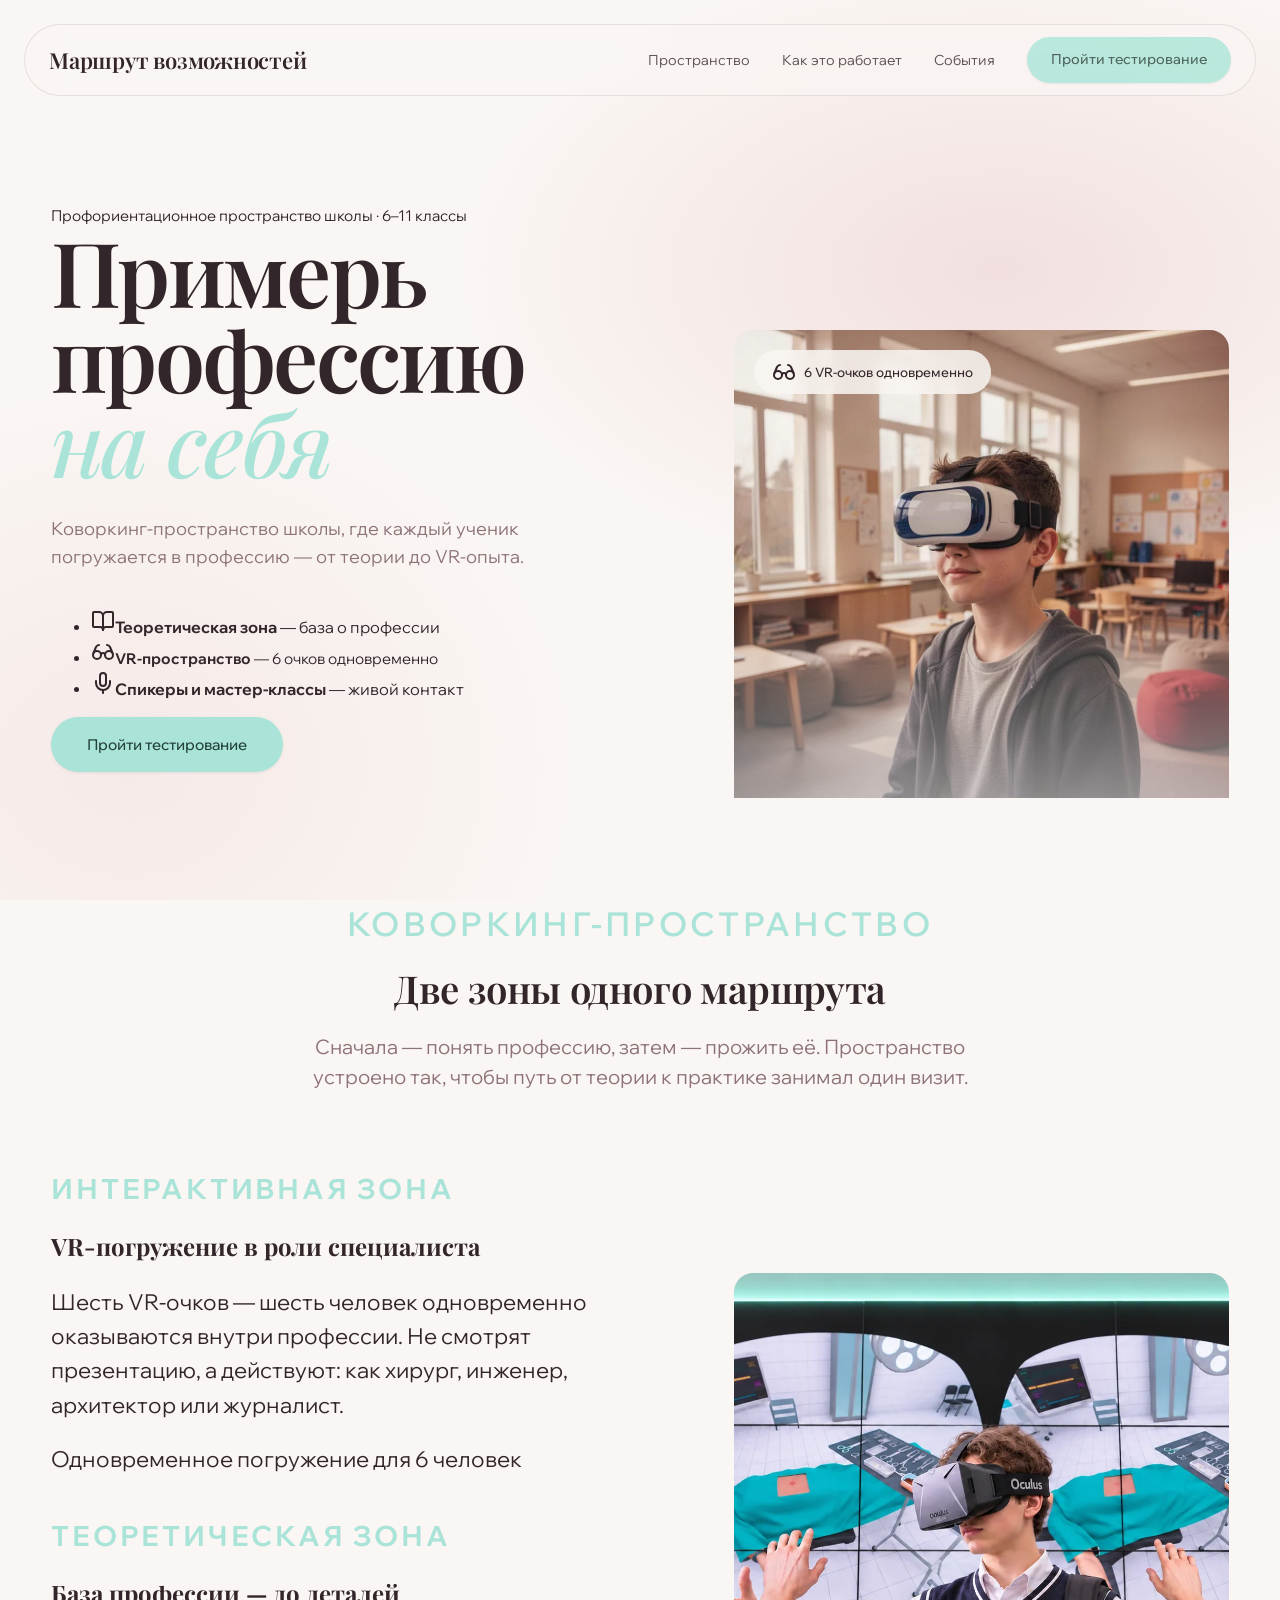
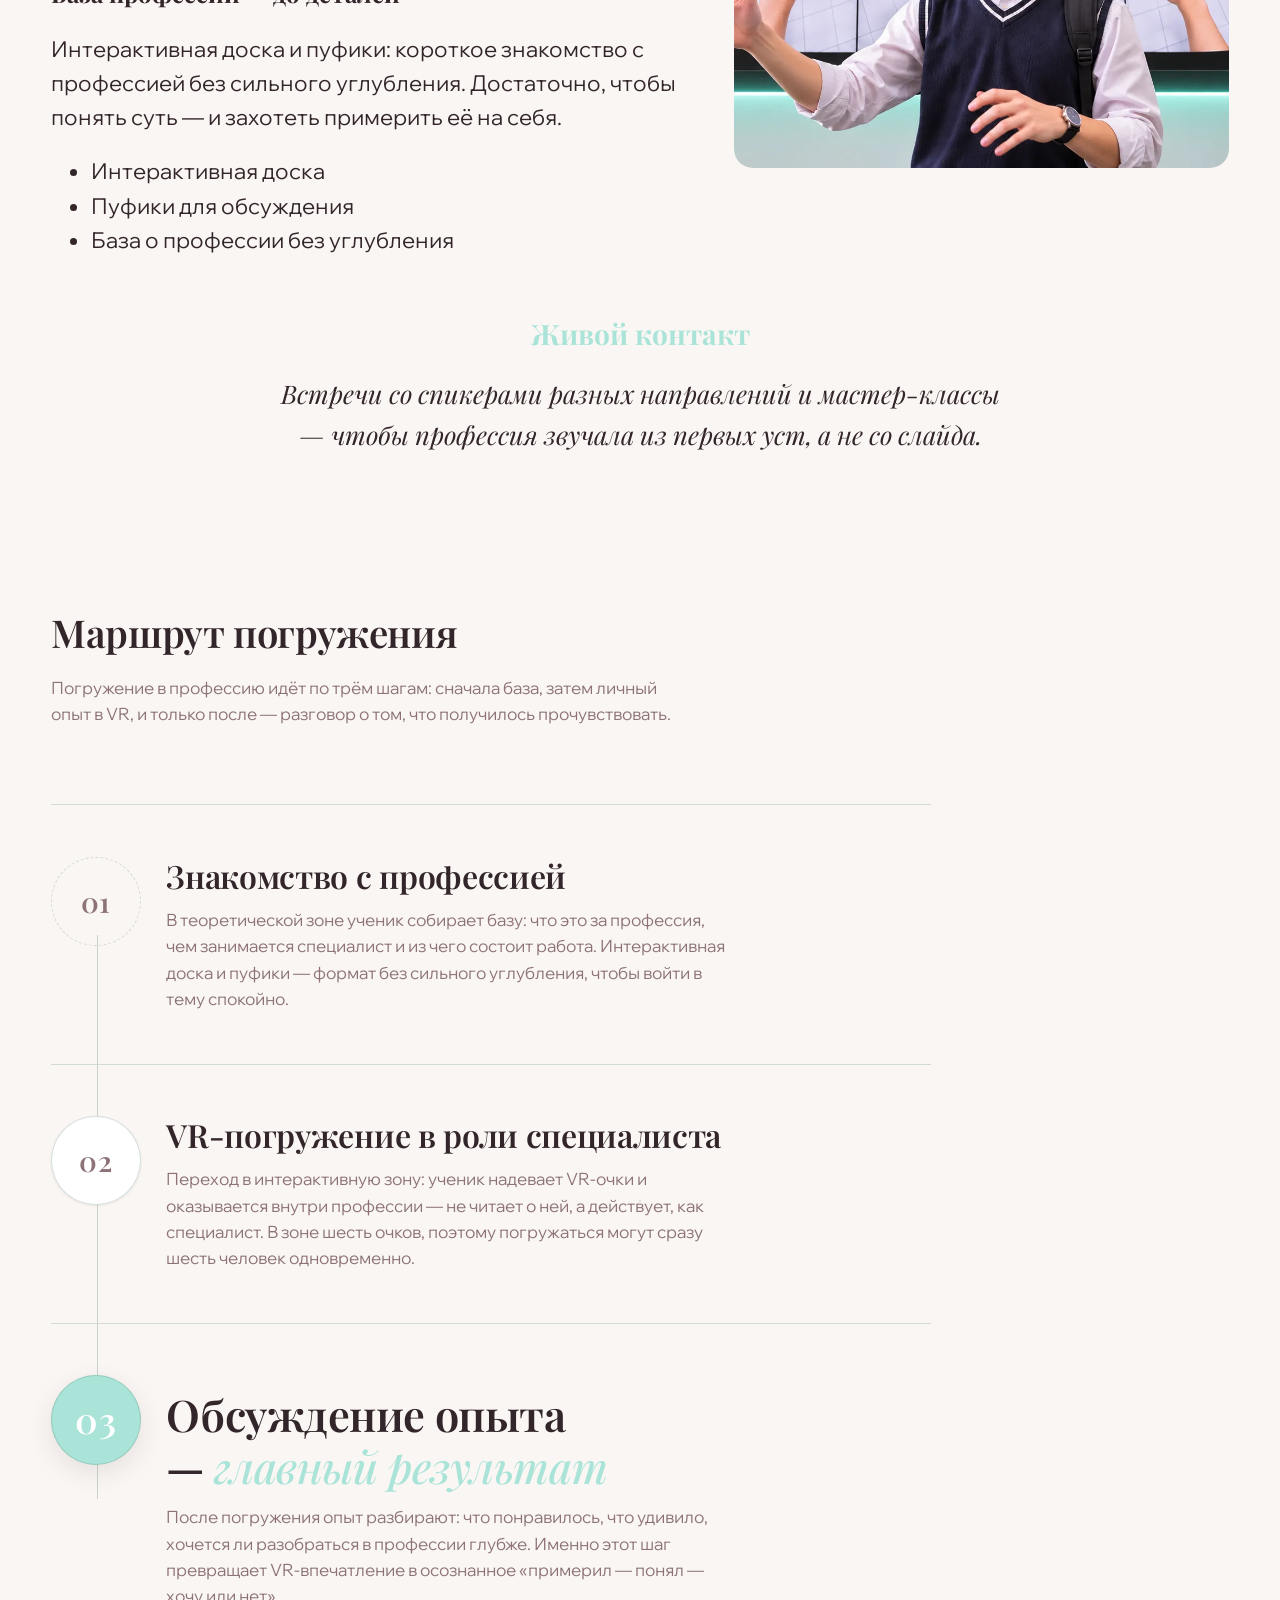
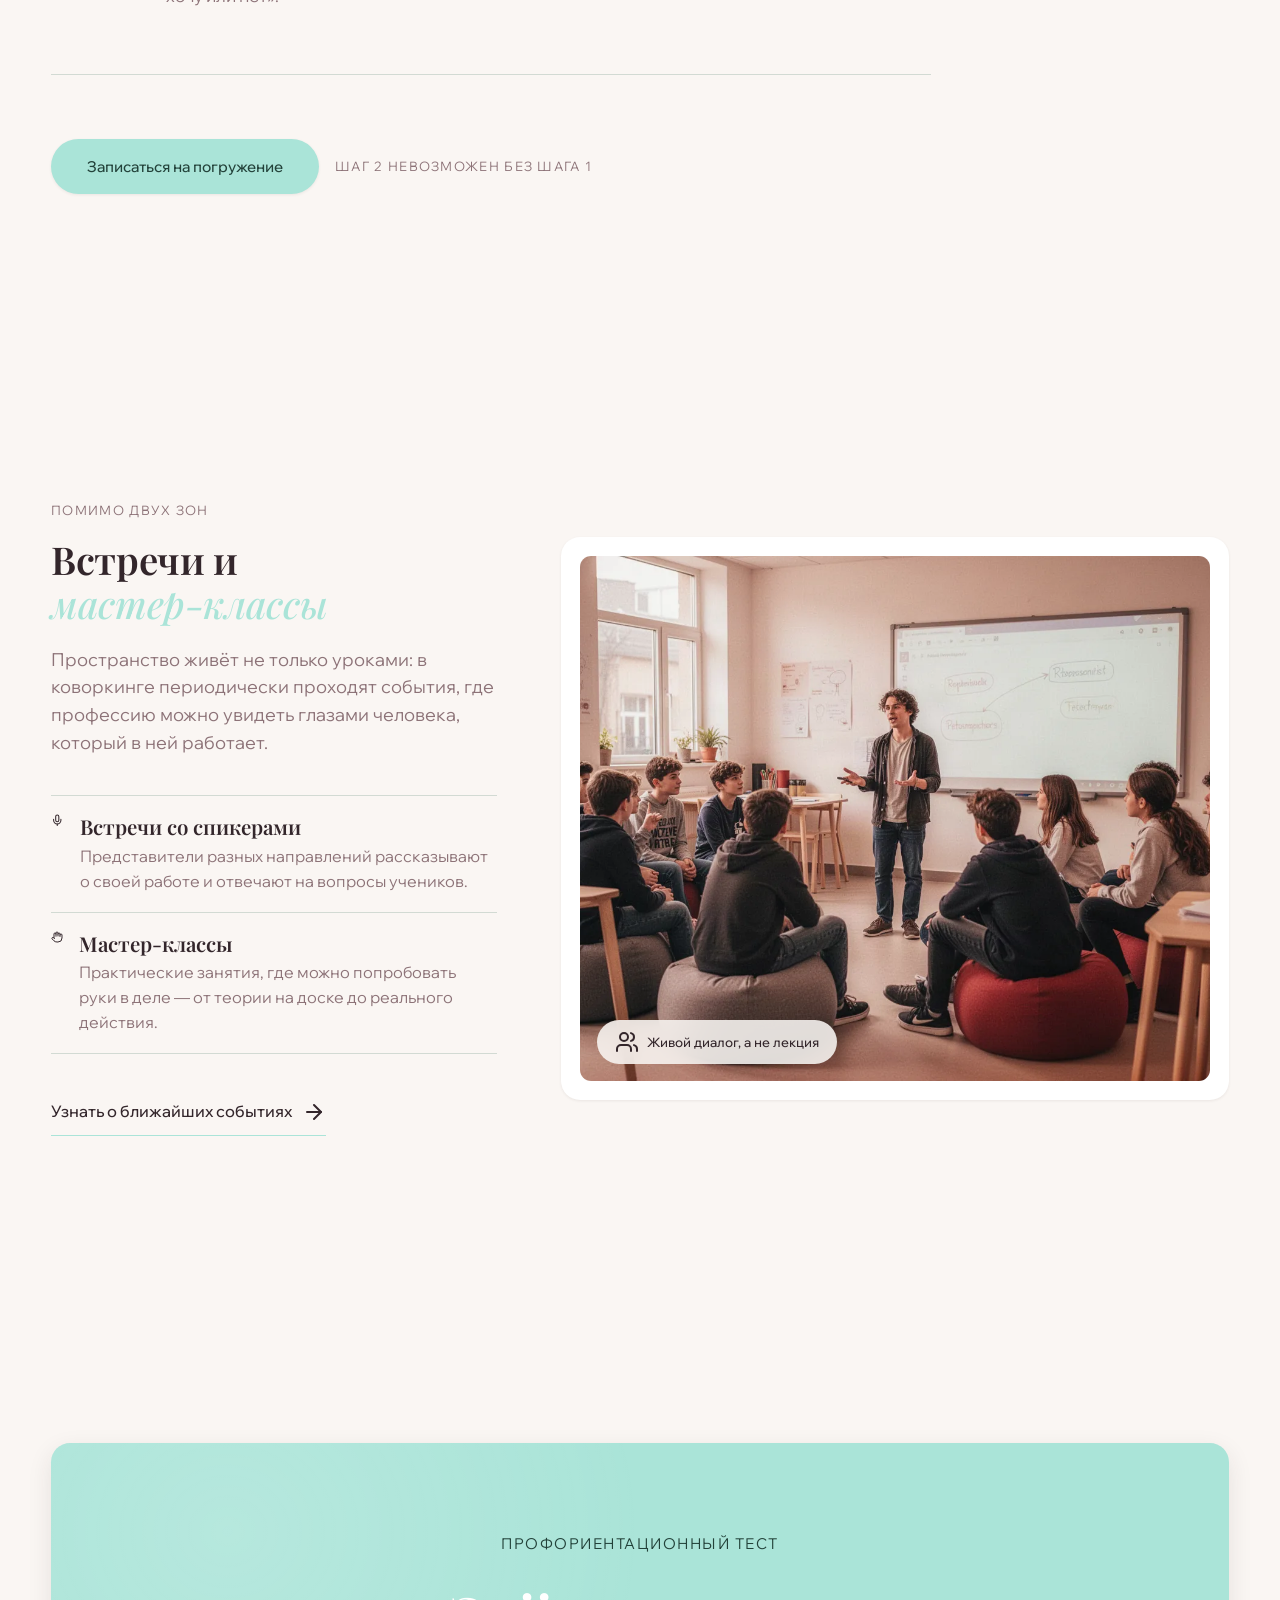
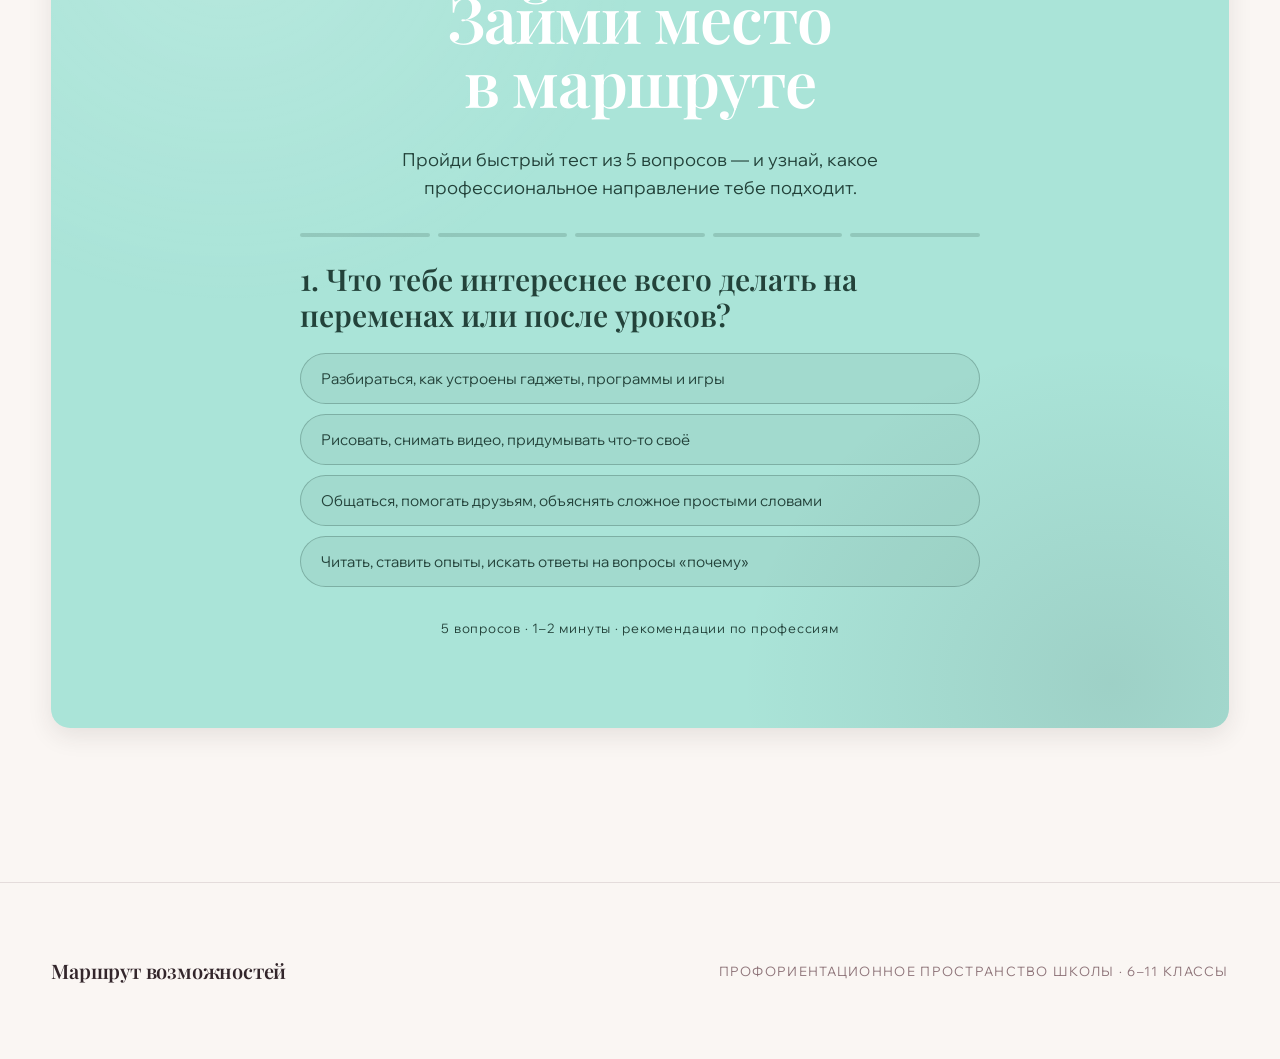
==== marshrut-site/index.html @ 49f12b37 "Add files via upload" ====
<!DOCTYPE html>
<html lang="ru" style="scroll-behavior: smooth;">
<head>
<meta http-equiv="Content-Type" content="text/html; charset=UTF-8">
  <meta charset="UTF-8">
  <meta name="viewport" content="width=device-width, initial-scale=1.0">
  <title>Маршрут возможностей </title>
  <link rel="stylesheet" href="css/style-01.css">
  <link rel="preconnect" href="https://fonts.googleapis.com">
<link rel="preconnect" href="https://fonts.gstatic.com" crossorigin>
<link href="https://fonts.googleapis.com/css2?family=Cormorant+Garamond:ital,wght@0,500;0,600;1,500&amp;family=Wix+Madefor+Display:wght@400;500;700&amp;display=swap" rel="stylesheet">
<link href="https://fonts.googleapis.com/css2?family=Playfair+Display:ital,wght@0,400..700;1,400..700&amp;family=Wix+Madefor+Display:wght@400;500;600;700&amp;display=swap" rel="stylesheet">
<link rel="preconnect" href="https://fonts.googleapis.com">

<link rel="preconnect" href="https://fonts.gstatic.com" crossorigin>

<link href="https://fonts.googleapis.com/css2?family=Unbounded:wght@400;600;700&amp;family=Inter:wght@400;500;600&amp;display=swap" rel="stylesheet">
<link rel="stylesheet" href="css/style-02.css">
<meta name="robots" content="index, follow">
<meta property="og:title" content="Маршрут возможностей ">
<meta property="og:type" content="website">
<meta property="og:site_name" content="Маршрут возможностей ">
<meta name="twitter:card" content="summary_large_image">
<meta name="twitter:title" content="Маршрут возможностей ">
<script src="assets/lucide.min.js"></script>
<script id="detailed-test-source" type="application/octet-stream">[base64]/[base64]/[base64]/[base64]/0YDQvtC00YPQutGC0Ysg0Lgg0LjQvdGE0L7RgNC80LDRhtC40L7QvdC90LDRjyDQsdC10LfQvtC/[base64]/0LXRhtC40LDQu9C40YHRgiDQv9C+INC60LjQsdC10YDQsdC10LfQvtC/[base64]/[base64]/0L4g0LDQstGC0L7QvNCw0YLQuNC30LDRhtC40LgnLCfQmNC90LbQtdC90LXRgC3RjdC90LXRgNCz0LXRgtC40LonLCfQodC/0LXRhtC40LDQu9C40YHRgiDQv9C+IDNELdC80L7QtNC10LvQuNGA0L7QstCw0L3QuNGOJywn0KLQtdGF0L3QvtC70L7QsyDQv9GA0L7QuNC30LLQvtC00YHRgtCy0LAnXX0sCntuYW1lOifQnNC10LTQuNGG0LjQvdCwINC4INC/[base64]/QtdCy0YInLCfQktGA0LDRhy3Qu9Cw0LHQvtGA0LDQvdGCJywn0KHQv9C10YbQuNCw0LvQuNGB0YIg0L/[base64]/[base64]/[base64]/QtdGG0LjQsNC70LjRgdGCINC/0L4g0YPRgdGC0L7QudGH0LjQstC+0LzRgyDRgNCw0LfQstC40YLQuNGOJ119LAp7bmFtZTon0JHQuNC30L3QtdGBINC4INGD0L/RgNCw0LLQu9C10L3QuNC1JyxkZXNjOifQntGA0LPQsNC90LjQt9Cw0YbQuNGPINC60L7QvNCw0L3QtCwg0L/Qu9Cw0L3QuNGA0L7QstCw0L3QuNC1LCDRjdC60L7QvdC+0LzQuNC60LAg0Lgg0YDQsNC30LLQuNGC0LjQtSDQv9GA0L7QtdC60YLQvtCyLicsam9iczpbJ9Cf0YDQtdC00L/RgNC40L3QuNC80LDRgtC10LvRjCcsJ9Cc0LXQvdC10LTQttC10YAg0L/RgNC+0LXQutGC0L7QsicsJ9Ct0LrQvtC90L7QvNC40YHRgicsJ9Cc0LDRgNC60LXRgtC+0LvQvtCzJywn0KTQuNC90LDQvdGB0L7QstGL0Lkg0LDQvdCw0LvQuNGC0LjQuicsJ9Cf0YDQvtC00LDQutGCLdC80LXQvdC10LTQttC10YAnLCfQodC/[base64]/0LXRhtC40LDQu9C40YHRgiDQv9C+INGB0LLRj9C30Y/QvCDRgSDQvtCx0YnQtdGB0YLQstC10L3QvdC+0YHRgtGM0Y4nLCfQodC+0YbQuNC+0LvQvtCzJ119Cl07CmNvbnN0IGJsb2Nrcz1bClsn0JjQvdGC0LXRgNC10YHRiyDQuCDQu9GO0LHQvtC/[base64]/0YDQuNGA0L7QtNC90YvQvCDRj9Cy0LvQtdC90LjRj9C8LicsNF1dXSwKWyfQn9GA0LXQtNC/0L7Rh9C40YLQsNC10LzRi9C1INC30LDQtNCw0YfQuCcsWwpbJ9Cc0L3QtSDQuNC90YLQtdGA0LXRgdC90L4g0L/QuNGB0LDRgtGMINC60L7QtCDQuNC70Lgg0L3QsNGB0YLRgNCw0LjQstCw0YLRjCDRhtC40YTRgNC+0LLRi9C1INC40L3RgdGC0YDRg9C80LXQvdGC0YsuJywwXSxbJ9CvINCx0Ysg0YXQvtGC0LXQuyjQsCkg0L/RgNC+0LXQutGC0LjRgNC+0LLQsNGC0Ywg0L/QvtC70LXQt9C90YvQtSDQvNC10YXQsNC90LjQt9C80YsuJywxXSxbJ9CvINC/[base64]/[base64]/[base64]/RgNC10LTRgdGC0LDQstC70Y/[base64]/RgNC+0LLQtdGA0Y/[base64]/[base64]/0YDQvtC10LrRgtGLLicsM10sWyfQnNC90LUg0LLQsNC20L3QviDQvtGC0LrRgNGL0LLQsNGC0Ywg0L3QvtCy0L7QtSDQuCDQt9Cw0LTQsNCy0LDRgtGMINC40YHRgdC70LXQtNC+0LLQsNGC0LXQu9GM0YHQutC40LUg0LLQvtC/[base64]/0YDQtdC/[base64]/0YDQvtC00YPQutGCLicsNV0sWyfQryDQsdGLINGF0L7RgtC10Lso0LApINGA0LDQsdC+0YLQsNGC0Ywg0YEg0YLQtdC60YHRgtCw0LzQuCwg0Y/Qt9GL0LrQsNC80Lgg0LjQu9C4INC/0YPQsdC70LjRh9C90YvQvNC4INCy0YvRgdGC0YPQv9C70LXQvdC40Y/QvNC4LicsNl0sWyfQnNC90LUg0LjQvdGC0LXRgNC10YHQvdC+INGA0LDQt9GA0LDQsdCw0YLRi9Cy0LDRgtGMINGG0LjRhNGA0L7QstGL0LUg0YDQtdGI0LXQvdC40Y8g0LTQu9GPINGA0LXQsNC70YzQvdGL0YUg0L/RgNC+0LHQu9C10LwuJywwXSxbJ9CvINGF0L7RgtC10Lso0LApINCx0Ysg0LfQsNC90LjQvNCw0YLRjNGB0Y8g0LjRgdGB0LvQtdC00L7QstCw0L3QuNGP0LzQuCwg0L/[base64]/Qu9C10LrRgdC90YvQuSDQv9GA0L7RhNC+0YDQuNC10L3RgtCw0YbQuNC+0L3QvdGL0Lkg0YLQtdGB0YI8L2gxPjxwPtCY0YHRgdC70LXQtNGD0Lkg0YHQstC+0Lgg0LjQvdGC0LXRgNC10YHRiyDQuCDQv9C+0LvRg9GH0Lgg0L/QtdGA0YHQvtC90LDQu9GM0L3Ri9C5INGA0LXQudGC0LjQvdCzINC/0YDQvtGE0LXRgdGB0LjQvtC90LDQu9GM0L3Ri9GFINGB0YTQtdGAINGBINC/0YDQuNC80LXRgNCw0LzQuCDQv9GA0L7RhNC10YHRgdC40LkuPC9wPjxkaXYgY2xhc3M9ImdyaWQiPjxkaXYgY2xhc3M9ImNoaXAiPuKcpiA8Yj4zMCDQstC+0L/[base64]/[base64]/0YDQsNCy0LjQu9GM0L3QvsK7LiDQrdGC0L4g0LjRgdGB0LvQtdC00L7QstCw0YLQtdC70YzRgdC60LjQuSDQvtC/[base64]/0YDQviDQvNC10L3RjycsJ9Ch0LrQvtGA0LXQtSDQvdC1INC/0YDQviDQvNC10L3RjycsJ9CX0LDRgtGA0YPQtNC90Y/RjtGB0Ywg0L7RgtCy0LXRgtC40YLRjCcsJ9Ch0LrQvtGA0LXQtSDQv9GA0L4g0LzQtdC90Y8nLCfQn9C+0LvQvdC+0YHRgtGM0Y4g0L/RgNC+INC80LXQvdGPJ107YXBwLmlubmVySFRNTD1gPGRpdiBjbGFzcz0ibXV0ZWQiPiR7ZXNjKHEuYmxvY2spfSDCtyDQktC+0L/[base64]/[base64]/J2Rpc2FibGVkJzonJ30gb25jbGljaz0icGFnZSsrO3JlbmRlcigpIj4ke3BhZ2U9PT1xdWVzdGlvbnMubGVuZ3RoLTE/[base64]/[base64]/CfjqgnLCfwn5SsJywn8J+TiicsJ/[base64]/RgNC10LTQtdC70LXQvdC40LUg0YHQutC70L7QvdC90L7RgdGC0LXQuSddLFsndGFyZ2V0Jywn0J/QvtC00LHQvtGAINC/[base64]/J2RvbmUnOmk9PT1waGFzZT8nY3VycmVudCc6J3dhaXRpbmcnfSI+PGRpdiBjbGFzcz0iYW5hbHlzaXMtc3ltYm9sIj4ke2k8cGhhc2U/J+Kckyc6aWNvbnNbaV19PC9kaXY+PGRpdj4ke2xhYmVsfTwvZGl2PjxzcGFuPiR7aTxwaGFzZT8n0JPQvtGC0L7QstC+JzppPT09cGhhc2U/J9CSINC/[base64]/[base64]/QvtC/[base64]/RgNC+0LHRg9C5INC30LDQtNCw0YfQuCDQuNC3INCy0LXQtNGD0YnQtdCz0L4g0L3QsNC/0YDQsNCy0LvQtdC90LjRjyDQvdCwINC/[base64]/0YDQvtGE0LXRgdGB0LjQvtC90LDQu9GM0L3Ri9C5INC/0YDQvtGE0LjQu9GMPC9oMT48cD7QndCw0L/RgNCw0LLQu9C10L3QuNGPINC4INC/0YDQvtGE0LXRgdGB0LjQuCwg0LrQvtGC0L7RgNGL0LUg0YHRgtC+0LjRgiDQv9C+0L/[base64]/[base64]/JzxzcGFuIGNsYXNzPSJzcGhlcmUtbGFiZWwiPtCe0YHQvdC+0LLQvdC+0LUg0L3QsNC/[base64]/RgNC+0YTQtdGB0YHQuNGP0LzQuCDQsiBWUiwg0YPQt9C90LDQuSDQviDQv9GA0L7Qs9GA0LDQvNC80LDRhSDQvtCx0YPRh9C10L3QuNGPINC4INC/0L7Qv9GA0L7QsdGD0Lkg0LzQuNC90Lgt0L/RgNC+0LXQutGC0YsuPC9wPjwvZGl2Pjwvc2VjdGlvbj48L2Rpdj4KIDxkaXYgY2xhc3M9InJlcG9ydC1mb290ZXIiPjxkaXYgY2xhc3M9InRpbnktbm90ZSI+0KDQtdC30YPQu9GM0YLQsNGCINC/0L7QutCw0LfRi9Cy0LDQtdGCINC40L3RgtC10YDQtdGB0Ysg0L/QviDQvtGC0LLQtdGC0LDQvCwg0LAg0L3QtSDQs9Cw0YDQsNC90YLQuNGA0YPQtdGCINGD0YHQv9C10YUg0LIg0L/[base64]</script>
<script src="js/script-01.js"></script>
</head>
<body>
  <header id="header" data-section-id="23904" data-section-name="Header" data-section-type="header">
  <nav class="nav">
    <a href="#hero" class="wordmark">Маршрут возможностей</a>
    <button class="nav-toggle" aria-label="Открыть меню" onclick="this.parentElement.classList.toggle('nav-open')">
      <span></span><span></span><span></span>
    </button>
    <ul class="nav-menu">
      <li><a href="#zones">Пространство</a></li>
      <li><a href="#path">Как это работает</a></li>
      <li><a href="#events">События</a></li>
      <li><a href="#join" class="btn btn-primary" style="padding: 12px 24px; min-height: 44px;">Пройти тестирование</a></li>
    </ul>
  </nav>
</header>
  <main>
    <section class="hero" id="hero" data-section-id="23899" data-section-name="Примерь профессию на себя" data-section-type="hero">
  <div class="hero-canvas" aria-hidden="true"></div>
  <div class="hero-inner">
    <div class="hero-text">
      <p class="hero-eyebrow">Профориентационное пространство школы · 6–11 классы</p>
      <h1 class="hero-title">Примерь профессию <em>на себя</em>
</h1>
      <p class="hero-sub">Коворкинг-пространство школы, где каждый ученик погружается в профессию — от теории до VR-опыта.</p>
      <ul class="hero-facts">
        <li>
<i data-lucide="book-open" aria-hidden="true"></i><span data-eid="COth0Hqh" style="font-size: 16px"><strong>Теоретическая зона</strong> — база о профессии</span>
</li>
        <li>
<i data-lucide="glasses" aria-hidden="true"></i><span><strong>VR-пространство</strong> — 6 очков одновременно</span>
</li>
        <li>
<i data-lucide="mic" aria-hidden="true"></i><span data-eid="Un3nydas" style="font-size: 16px"><strong data-eid="AXJcHKfh" style="font-size: 16px">Спикеры и мастер-классы</strong> — живой контакт</span>
</li>
      </ul>
      <a href="#join" class="btn btn-primary">Пройти тестирование</a>
    </div>
    <div class="hero-media">
      <span class="hero-badge"><i data-lucide="glasses"></i>6 VR-очков одновременно</span>
      <img src="assets/hero.webp" alt="Ученик в VR-очках в коворкинг-пространстве школы" style="aspect-ratio: 1/1; object-fit: cover; width: 100%; background: #FAF6F3;">
    </div>
  </div>
</section>
<section class="features-1-section" id="zones" data-section-id="23901" data-section-name="Две зоны одного маршрута" data-section-type="features">
<link rel="stylesheet" href="css/style-03.css">
  <div class="features-1-inner">
    <div class="section-head features-1-head">
      <p class="micro features-1-eyebrow" data-eid="a7PMY4X1">Коворкинг-пространство</p>
      <h2 class="heading features-1-title" data-eid="JvCrRheD">Две зоны одного маршрута</h2>
      <p class="body-large features-1-lead" data-eid="gU40uYjK">Сначала — понять профессию, затем — прожить её. Пространство устроено так, чтобы путь от теории к практике занимал один визит.</p>
    </div>

    <div class="features-1-bento">
      <div class="features-1-zones-layout">
        <div class="features-1-zones-copy">
          <article class="features-1-card features-1-card-vr" data-animate>
        <div class="features-1-card-body">
          <p class="micro features-1-zone-tag" data-eid="0lFHHkHx" style="font-size: 28px; font-weight: 700; text-align: left; font-style: normal">Интерактивная зона</p>
          <h3 class="features-1-card-title" data-eid="ZJvhDXnz" style="font-size: 24px; text-align: left">VR-погружение в роли специалиста</h3>
          <p class="features-1-card-text" data-eid="N3fZVlpI" style="font-size: 22px">Шесть VR-очков — шесть человек одновременно оказываются внутри профессии. Не смотрят презентацию, а действуют: как хирург, инженер, архитектор или журналист.</p>
          <p class="features-1-card-note" data-eid="xIe7UKw3" style="font-size: 22px">Одновременное погружение для 6 человек</p>
        </div>
      </article>

          <article class="features-1-card features-1-card-theory" data-animate>
        <div class="features-1-card-body">
          <p class="micro features-1-zone-tag" data-eid="CVupKywI" style="font-size: 28px; font-weight: 700; text-align: left">Теоретическая зона</p>
          <h3 class="features-1-card-title" data-eid="G9AkDolz" style="font-size: 24px; text-align: left">База профессии — до деталей</h3>
          <p class="features-1-card-text" data-eid="bFK1JCm9" style="font-size: 22px">Интерактивная доска и пуфики: короткое знакомство с профессией без сильного углубления. Достаточно, чтобы понять суть — и захотеть примерить её на себя.</p>
          <ul class="features-1-list">
            <li data-eid="ew8uvD5x" style="font-size: 22px">Интерактивная доска</li>
            <li data-eid="sk4pXN3C" style="font-size: 22px">Пуфики для обсуждения</li>
            <li data-eid="D7Wn30kz" style="font-size: 22px">База о профессии без углубления</li>
          </ul>
        </div>
      </article>
        </div>
        <div class="features-1-card-media">
          <img src="assets/vr.webp" alt="Шесть учеников в VR-очках в интерактивной зоне коворкинга" style="aspect-ratio: 1/1; object-fit: cover; width: 100%; height: 100%; background: #FAF6F3;" data-eid="GgCB86JS">
        </div>
      </div>

      <article class="features-1-card features-1-card-extra" data-animate>
        <div class="features-1-card-body">
          <h3 class="features-1-card-title-small" data-eid="pZk9JKqx" style="font-size: 28px; text-align: center; color: #AAE4D8">Живой контакт</h3>
          <p class="features-1-card-text" data-eid="DwYVcw5w">Встречи со спикерами разных направлений и мастер-классы — чтобы профессия звучала из первых уст, а не со слайда.</p>
        </div>
      </article>
    </div>
  </div>
</section>
<section class="steps-2-section" id="path" data-section-id="23903" data-section-name="Маршрут погружения" data-section-type="steps">
  <link rel="stylesheet" href="css/style-04.css">

  <div class="steps-2-inner">
    <div class="steps-2-head">
      <h2 class="heading">Маршрут погружения</h2>
      <p data-eid="MSGYuhmt" style="font-size: 17px">Погружение в профессию идёт по трём шагам: сначала база, затем личный опыт в VR, и только после — разговор о том, что получилось прочувствовать.</p>
    </div>

    <ol class="steps-2-list">
      <li class="steps-2-item steps-2-item--entry" data-animate>
        <span class="steps-2-num" aria-hidden="true">01</span>
        <h3 class="steps-2-title">Знакомство с профессией</h3>
        <p class="steps-2-text" data-eid="SZmfLjBX" style="font-size: 17px">В теоретической зоне ученик собирает базу: что это за профессия, чем занимается специалист и из чего состоит работа. Интерактивная доска и пуфики — формат без сильного углубления, чтобы войти в тему спокойно.</p>
      </li>
      <li class="steps-2-item" data-animate>
        <span class="steps-2-num" aria-hidden="true">02</span>
        <h3 class="steps-2-title">VR-погружение в роли специалиста</h3>
        <p class="steps-2-text" data-eid="dGa58cuT" style="font-size: 17px">Переход в интерактивную зону: ученик надевает VR-очки и оказывается внутри профессии — не читает о ней, а действует, как специалист. В зоне шесть очков, поэтому погружаться могут сразу шесть человек одновременно.</p>
      </li>
      <li class="steps-2-item steps-2-item--result" data-animate>
        <span class="steps-2-num" aria-hidden="true">03</span>
        <h3 class="steps-2-title">Обсуждение опыта — <em>главный результат</em>
</h3>
        <p class="steps-2-text" data-eid="Qknnvozm" style="font-size: 17px">После погружения опыт разбирают: что понравилось, что удивило, хочется ли разобраться в профессии глубже. Именно этот шаг превращает VR-впечатление в осознанное «примерил — понял — хочу или нет».</p>
      </li>
    </ol>

    <div class="steps-2-cta">
      <a href="#join" class="btn btn-primary">Записаться на погружение</a>
      <span class="steps-2-note">Шаг 2 невозможен без шага 1</span>
    </div>
  </div>
</section>
<section class="custom-3-events section" id="events" data-section-id="23902" data-section-name="Встречи и мастер-классы" data-section-type="custom">
  <link rel="stylesheet" href="css/style-05.css">
  <div class="custom-3-inner">
    <div class="custom-3-text">
      <p class="custom-3-eyebrow">Помимо двух зон</p>
      <h2 class="custom-3-heading">Встречи и <em>мастер-классы</em>
</h2>
      <p class="custom-3-lead" data-eid="UvdUNH9N" style="font-size: 18px">Пространство живёт не только уроками: в коворкинге периодически проходят события, где профессию можно увидеть глазами человека, который в ней работает.</p>
      <ul class="custom-3-list">
        <li class="custom-3-item">
          <i data-lucide="mic" aria-hidden="true"></i>
          <div>
            <h3 class="custom-3-item-title">Встречи со спикерами</h3>
            <p data-eid="MDuVjKNU" style="font-size: 16px">Представители разных направлений рассказывают о своей работе и отвечают на вопросы учеников.</p>
          </div>
        </li>
        <li class="custom-3-item">
          <i data-lucide="hand" aria-hidden="true"></i>
          <div>
            <h3 class="custom-3-item-title">Мастер-классы</h3>
            <p data-eid="c2Ow3Sjg" style="font-size: 16px">Практические занятия, где можно попробовать руки в деле — от теории на доске до реального действия.</p>
          </div>
        </li>
      </ul>
      <a href="#join" class="custom-3-link" data-eid="URFlphvT" style="font-size: 16px">Узнать о ближайших событиях <i data-lucide="arrow-right" aria-hidden="true"></i></a>
    </div>
    <div class="custom-3-media">
      <img src="assets/events.webp" alt="Встреча со спикером в коворкинг-пространстве школы" style="aspect-ratio: 6/5; object-fit: cover; width: 100%; background: #FAF6F3;">
      <span class="custom-3-tag"><i data-lucide="users" aria-hidden="true"></i>Живой диалог, а не лекция</span>
    </div>
  </div>
</section>
<section class="cta-4-section" id="join" data-section-id="23900" data-section-name="Займи место в маршруте" data-section-type="cta">
  <link rel="stylesheet" href="css/style-06.css">

  <div class="cta-4-plate" data-animate>
    <div class="cta-4-inner">
      <p class="micro cta-4-eyebrow" style="font-size: 15px">Профориентационный тест</p>
      <h2 class="cta-4-title">Займи место в маршруте</h2>
      <p class="cta-4-sub">Пройди быстрый тест из 5 вопросов — и узнай, какое профессиональное направление тебе подходит.</p>

      <div class="quiz" id="quizApp">
        <div class="quiz-progress" id="quizProgress" aria-hidden="true">
          <span></span><span></span><span></span><span></span><span></span>
        </div>
        <div id="quizScreens"></div>
      </div>

      <p class="cta-4-note">5 вопросов · 1–2 минуты · рекомендации по профессиям</p>
    </div>
  </div>

  <script src="js/script-02.js"></script>
</section>
  </main>
  <footer style="padding: clamp(48px, 6vw, 80px) clamp(24px, 4vw, 80px); border-top: 1px solid rgba(141,115,120,0.2);" id="footer" data-section-id="23905" data-section-name="Footer" data-section-type="footer">
  <div style="max-width: 1440px; margin: 0 auto; display: flex; justify-content: space-between; align-items: center; gap: 24px; flex-wrap: wrap;">
    <a href="#hero" class="wordmark" style="font-size: 20px;">Маршрут возможностей</a>
    <p class="micro" style="margin: 0;">Профориентационное пространство школы · 6–11 классы</p>
  </div>
</footer>
  <script src="js/script-03.js"></script>
  <script src="js/script-04.js"></script>

  
  <script src="js/script-05.js"></script>

  
<script src="js/script-06.js"></script>
</body>
</html>
---- marshrut-site/css/style-01.css ----
*, *::before, *::after { box-sizing: border-box; }
html { -webkit-text-size-adjust: 100%; text-size-adjust: 100%; }
html, body { overflow-x: hidden; }
body { margin: 0; word-wrap: break-word; overflow-wrap: break-word; }
img, video, iframe, svg { max-width: 100%; }
img { height: auto; }
iframe[src*="youtube"], iframe[src*="vimeo"] { aspect-ratio: 16 / 9; width: 100%; height: auto; }
table { width: 100%; display: block; overflow-x: auto; }
h1, h2, h3, h4, h5, h6, button, .btn, .cta,
[class*="title"], [class*="heading"], [class*="headline"], [class*="wordmark"],
[class*="eyebrow"], [class*="hero-"], [class*="-num"], [class*="-label"] {
  hyphens: manual; overflow-wrap: normal; word-break: keep-all;
}
[data-animate] { opacity: 0; transform: translateY(20px); transition: opacity 0.6s ease, transform 0.6s ease; }
[data-animate].visible { opacity: 1; transform: translateY(0); }
@media (prefers-reduced-motion: reduce) {
  [data-animate] { opacity: 1; transform: none; transition: none; }
}
.nav-toggle { display: none; flex-direction: column; gap: 5px; background: none; border: none; cursor: pointer; padding: 8px; z-index: 1001; min-width: 44px; min-height: 44px; color: inherit; }
.nav-toggle span { display: block; width: 22px; height: 2px; background: currentColor; transition: 0.3s; }
@media (max-width: 768px) {
  .nav-toggle { display: flex; }
  .nav-menu { position: fixed; top: 0; right: -100%; width: 80%; max-width: 320px; height: 100vh; display: flex; flex-direction: column; align-items: flex-start; gap: 28px; background: var(--bg, #16161a); padding: 96px 2rem 2rem; transition: right 0.3s ease; z-index: 1000; box-shadow: -5px 0 24px rgba(0, 0, 0, 0.25); overflow-y: auto; }
  .nav-open .nav-menu { right: 0; }
  .nav-open .nav-toggle span:nth-child(1) { transform: rotate(45deg) translate(5px, 5px); }
  .nav-open .nav-toggle span:nth-child(2) { opacity: 0; }
  .nav-open .nav-toggle span:nth-child(3) { transform: rotate(-45deg) translate(5px, -5px); }
}
---- marshrut-site/css/style-02.css ----
:root {
  --bg: #FAF6F3;
  --surface: #FFFFFF;
  --ink: #33262B;
  --muted: #8D7378;
  --accent: #AAE4D8;
  --radius-pill: 999px;
  --radius-card: clamp(16px, 1.5vw, 28px);
  --radius-tight: 8px;
  --shadow-card: 0 1px 3px rgba(51,38,43,0.08);
  --shadow-floating: 0 8px 24px rgba(51,38,43,0.10);
  --space-section: clamp(120px, 12vw, 200px);
  --space-card: clamp(24px, 3vw, 40px);
  --header-h: 72px;
  --font-display: 'Playfair Display', 'Cormorant Garamond', Georgia, serif;
  --font-body: 'Wix Madefor Display', system-ui, -apple-system, sans-serif;
}

*, *::before, *::after {
  box-sizing: border-box;
}

html {
  -webkit-text-size-adjust: 100%;
  text-size-adjust: 100%;
}

html, body {
  overflow-x: hidden;
}

body {
  margin: 0;
  background: var(--bg);
  color: var(--ink);
  font-family: var(--font-body);
  font-size: clamp(15px, 1.2vw, 17px);
  line-height: 1.55;
  word-wrap: break-word;
  overflow-wrap: break-word;
}

img, video, iframe, svg {
  max-width: 100%;
  height: auto;
}

h1, h2, h3, .btn, .cta, .eyebrow, .wordmark {
  font-family: var(--font-display);
  hyphens: manual;
  overflow-wrap: normal;
  word-break: keep-all;
  text-wrap: balance;
}

h1, h2, h3 {
  margin: 0;
}

p {
  margin: 0;
}

a {
  color: inherit;
}

.nav {
  position: fixed;
  top: 24px;
  left: 24px;
  right: 24px;
  z-index: 1000;
  display: flex;
  justify-content: space-between;
  align-items: center;
  padding: 12px 24px;
  background: rgba(250,246,243,0.72);
  backdrop-filter: blur(20px);
  -webkit-backdrop-filter: blur(20px);
  border: 1px solid rgba(141,115,120,0.18);
  border-radius: var(--radius-pill);
  min-height: 56px;
}

.wordmark {
  font-size: 22px;
  font-weight: 600;
  letter-spacing: -0.01em;
  text-decoration: none;
  line-height: 1.1;
}

.nav-menu {
  display: flex;
  gap: 2rem;
  list-style: none;
  margin: 0;
  padding: 0;
  align-items: center;
}

.nav-menu a {
  font-family: var(--font-body);
  font-size: 14px;
  text-decoration: none;
  color: var(--ink);
  opacity: 0.8;
  transition: opacity 0.2s;
  padding: 8px 0;
}

.nav-menu a:hover {
  opacity: 1;
  color: var(--accent);
}

.nav-toggle {
  display: none;
  flex-direction: column;
  gap: 4px;
  background: none;
  border: none;
  cursor: pointer;
  padding: 8px;
  z-index: 1001;
  min-width: 44px;
  min-height: 44px;
}

.nav-toggle span {
  display: block;
  width: 24px;
  height: 2px;
  background: var(--ink);
  transition: 0.3s;
}

@media (max-width: 768px) {
  .nav {
    top: 12px;
    left: 12px;
    right: 12px;
    padding: 10px 16px;
  }

  .nav-toggle {
    display: flex;
  }

  .nav-menu {
    position: fixed;
    top: 0;
    right: -100%;
    width: 80%;
    max-width: 320px;
    height: 100vh;
    flex-direction: column;
    align-items: flex-start;
    background: var(--bg);
    padding: 80px 2rem 2rem;
    transition: right 0.3s ease;
    z-index: 1000;
    box-shadow: -5px 0 20px rgba(51,38,43,0.12);
    overflow-y: auto;
  }

  .nav.nav-open .nav-menu {
    right: 0;
  }

  .nav.nav-open .nav-toggle span:nth-child(1) {
    transform: rotate(45deg) translate(5px, 5px);
  }

  .nav.nav-open .nav-toggle span:nth-child(2) {
    opacity: 0;
  }

  .nav.nav-open .nav-toggle span:nth-child(3) {
    transform: rotate(-45deg) translate(5px, -5px);
  }
}

.btn {
  display: inline-flex;
  align-items: center;
  justify-content: center;
  gap: 10px;
  font-family: var(--font-body);
  font-size: 15px;
  font-weight: 500;
  text-decoration: none;
  border-radius: var(--radius-pill);
  padding: 16px 36px;
  min-height: 48px;
  cursor: pointer;
  border: none;
  transition: transform 0.2s ease, box-shadow 0.2s ease;
}

.btn-primary {
  background: var(--accent);
  color: #23423a !important;
  box-shadow: var(--shadow-card);
}

.btn-primary:hover {
  transform: translateY(-2px);
  box-shadow: var(--shadow-floating);
}

.display-large {
  font-size: clamp(56px, 7vw, 104px);
  font-weight: 600;
  line-height: 0.95;
  letter-spacing: -0.03em;
}

.display-mid {
  font-size: clamp(40px, 5vw, 72px);
  font-weight: 600;
  line-height: 1.0;
  letter-spacing: -0.02em;
}

.heading {
  font-size: clamp(28px, 3vw, 40px);
  font-weight: 600;
  line-height: 1.2;
  letter-spacing: -0.01em;
}

.body-large {
  font-size: clamp(18px, 1.6vw, 22px);
  line-height: 1.5;
}

.micro {
  font-family: var(--font-body);
  font-size: 13px;
  line-height: 1.4;
  letter-spacing: 0.10em;
  text-transform: uppercase;
  color: var(--muted);
}

.hero {
  position: relative;
  min-height: 100dvh;
  display: flex;
  flex-direction: column;
  justify-content: flex-end;
  overflow: clip;
  padding: calc(var(--header-h) + 48px) clamp(24px, 4vw, 80px) 0;
  padding-bottom: max(clamp(56px, 8vw, 120px), env(safe-area-inset-bottom));
}

@supports not (min-height: 100dvh) {
  .hero {
    min-height: 100vh;
  }
}

.hero-canvas {
  position: absolute;
  inset: 0;
  z-index: 0;
  background: radial-gradient(ellipse 60% 50% at 78% 30%, rgba(212,145,154,0.22), transparent 70%),
    radial-gradient(ellipse 50% 60% at 10% 85%, rgba(212,145,154,0.12), transparent 70%),
    var(--bg);
}

.hero-inner {
  position: relative;
  z-index: 2;
  display: grid;
  grid-template-columns: 5fr 4fr;
  gap: clamp(32px, 5vw, 72px);
  align-items: end;
  max-width: 1440px;
  width: 100%;
  margin: 0 auto;
}

.hero-text {
  min-width: 0;
  padding-bottom: clamp(8px, 2vw, 32px);
}

.hero-title {
  font-size: clamp(56px, 7vw, 104px);
  font-weight: 600;
  line-height: 0.95;
  letter-spacing: -0.03em;
  margin: 0 0 clamp(20px, 2.5vw, 36px) 0;
}

.hero-title em {
  font-style: italic;
  font-weight: 500;
  color: var(--accent);
}

.hero-sub {
  font-size: clamp(16px, 1.4vw, 19px);
  line-height: 1.55;
  color: var(--muted);
  max-width: 42ch;
  margin: 0 0 clamp(28px, 3vw, 44px) 0;
}

.hero-media {
  position: relative;
  border-radius: var(--radius-card) var(--radius-card) 0 0;
  overflow: hidden;
  align-self: end;
  min-width: 0;
}

.hero-media img {
  display: block;
  width: 100%;
  height: clamp(320px, 52vh, 560px);
  object-fit: cover;
}

.hero-media::after {
  content: "";
  position: absolute;
  inset: 0;
  background: linear-gradient(180deg, transparent 55%, rgba(250,246,243,0.55) 100%);
  pointer-events: none;
}

.hero-badge {
  position: absolute;
  top: 20px;
  left: 20px;
  z-index: 3;
  display: inline-flex;
  align-items: center;
  gap: 8px;
  background: rgba(250,246,243,0.85);
  backdrop-filter: blur(8px);
  border-radius: var(--radius-pill);
  padding: 10px 18px;
  font-family: var(--font-body);
  font-size: 13px;
  font-weight: 500;
  color: var(--ink);
}

.hero-badge i {
  width: 16px;
  height: 16px;
  color: var(--accent);
}

@media (max-width: 900px) {
  .hero-inner {
    grid-template-columns: 1fr;
  }

  .hero-media {
    order: -1;
    margin: 0 calc(-1 * clamp(24px, 4vw, 80px));
    border-radius: 0;
  }

  .hero-media img {
    height: clamp(240px, 40vh, 380px);
  }
}

.section {
  padding: var(--space-section) clamp(24px, 4vw, 80px);
  position: relative;
}

.section-inner {
  max-width: 1440px;
  margin: 0 auto;
  width: 100%;
}

.section-head {
  max-width: 640px;
  margin-bottom: clamp(48px, 6vw, 80px);
}

.section-head .heading {
  margin-bottom: 20px;
}

.section-head p {
  color: var(--muted);
}

[data-animate] {
  opacity: 0;
  transform: translateY(20px);
  transition: opacity 0.6s ease, transform 0.6s ease;
}

[data-animate].visible {
  opacity: 1;
  transform: translateY(0);
}

[data-animate]:nth-child(2) {
  transition-delay: 0.1s;
}

[data-animate]:nth-child(3) {
  transition-delay: 0.2s;
}

.cta-4-eyebrow, .cta-4-sub, .cta-4-note,
  .quiz-q, .quiz-result-title, .quiz-result-text {
  color: #23423a !important;
}

.quiz-opt {
  color: #23423a !important;
  background: rgba(35,66,58,0.06) !important;
  border-color: rgba(35,66,58,0.28) !important;
}

.quiz-opt:hover {
  background: rgba(35,66,58,0.13) !important;
  border-color: rgba(35,66,58,0.5) !important;
}

.quiz-progress span {
  background: rgba(35,66,58,0.18) !important;
}

.quiz-progress span.is-done {
  background: rgba(35,66,58,0.85) !important;
}

.quiz-result-badge {
  background: rgba(35,66,58,0.14) !important;
}

.quiz-restart {
  color: rgba(35,66,58,0.7) !important;
}

.quiz-restart:hover {
  color: #23423a !important;
}

.steps-2-section {
  background: radial-gradient(rgba(90,130,118,0.16) 1px, transparent 1px) !important;
}

.steps-2-item, .steps-2-item:last-child {
  border-color: rgba(90,130,118,0.25) !important;
}

.steps-2-item::before {
  background: rgba(90,130,118,0.3) !important;
}

.steps-2-num {
  border-color: rgba(90,130,118,0.25) !important;
}

.custom-3-item, .custom-3-item:last-child {
  border-color: rgba(90,130,118,0.25) !important;
}

[data-eid="pZk9JKqx"] {
  color: #AAE4D8 !important;
}
---- marshrut-site/css/style-03.css ----
.features-1-head {
  width: calc(100% - clamp(48px, 8vw, 160px));
  max-width: 760px;
  margin: 0 auto clamp(48px, 6vw, 80px);
  text-align: center;
}
.features-1-head .features-1-eyebrow {
  font-size: clamp(22px, 2.6vw, 34px);
  font-weight: 600;
  color: #AAE4D8;
  margin-bottom: 18px;
}
.features-1-head .features-1-lead {
  max-width: 60ch;
  margin-inline: auto;
  text-wrap: balance;
}
.features-1-zones-layout {
  display: grid;
  grid-template-columns: minmax(0, 1fr) minmax(0, 42%);
  align-items: center;
  gap: clamp(24px, 4vw, 80px);
  width: calc(100% - clamp(48px, 8vw, 160px));
  margin: 40px auto;
}
.features-1-zones-copy {
  display: flex;
  flex-direction: column;
  gap: 40px;
  min-width: 0;
  text-align: left;
}
.features-1-zones-copy .features-1-zone-tag {
  color: #AAE4D8;
}
.features-1-zones-copy .features-1-card-body > * + * {
  margin-top: 20px;
}
.features-1-zones-layout > .features-1-card-media {
  min-width: 0;
}
.features-1-zones-layout > .features-1-card-media img {
  display: block;
  aspect-ratio: 1 / 1;
  object-fit: cover;
  border-radius: var(--radius-card);
}
.features-1-card-extra .features-1-card-text {
  font-family: var(--font-display);
  font-size: clamp(20px, 2vw, 26px);
  font-style: italic;
  font-weight: 400;
  line-height: 1.6;
  text-align: center;
  text-wrap: balance;
  width: calc(100% - 48px);
  max-width: 760px;
  margin: 18px auto 0;
}
@media (max-width: 900px) {
  .features-1-zones-layout {
    grid-template-columns: minmax(0, 1fr);
  }
}
---- marshrut-site/css/style-04.css ----
.steps-2-section {
      padding: var(--space-section) clamp(24px, 4vw, 80px);
      background:
        radial-gradient(rgba(141, 115, 120, 0.14) 1px, transparent 1px);
      background-size: 28px 28px;
      position: relative;
      overflow-x: clip;
    }
    .steps-2-inner {
      max-width: 1440px;
      margin: 0 auto;
      width: 100%;
    }
    .steps-2-head {
      max-width: 640px;
      margin-bottom: clamp(48px, 6vw, 80px);
    }
    .steps-2-head .heading {
      margin-bottom: 20px;
      word-break: keep-all;
      overflow-wrap: normal;
      hyphens: manual;
    }
    .steps-2-head p {
      color: var(--muted);
    }
    .steps-2-list {
      list-style: none;
      margin: 0;
      padding: 0;
      max-width: 880px;
      position: relative;
    }
    .steps-2-item {
      position: relative;
      padding: clamp(32px, 4vw, 56px) 0 clamp(32px, 4vw, 56px) clamp(72px, 9vw, 140px);
      border-top: 1px solid rgba(141, 115, 120, 0.22);
      min-width: 0;
    }
    .steps-2-item:last-child {
      border-bottom: 1px solid rgba(141, 115, 120, 0.22);
    }
    /* connecting axis */
    .steps-2-item::before {
      content: "";
      position: absolute;
      left: clamp(26px, 3.6vw, 52px);
      top: 0;
      bottom: 0;
      width: 1px;
      background: rgba(141, 115, 120, 0.28);
    }
    .steps-2-item:first-child::before { top: 50%; }
    .steps-2-item:last-child::before { bottom: 50%; }
    .steps-2-num {
      position: absolute;
      left: 0;
      top: clamp(32px, 4vw, 56px);
      width: clamp(52px, 7vw, 104px);
      height: clamp(52px, 7vw, 104px);
      display: flex;
      align-items: center;
      justify-content: center;
      border-radius: var(--radius-pill);
      background: var(--surface);
      border: 1px solid rgba(141, 115, 120, 0.22);
      box-shadow: var(--shadow-card);
      font-family: var(--font-display);
      font-size: clamp(20px, 2.2vw, 32px);
      font-weight: 600;
      color: var(--muted);
      letter-spacing: 0.02em;
    }
    .steps-2-title {
      font-family: var(--font-display);
      font-size: clamp(1.375rem, 2.6vw, 2rem);
      font-weight: 600;
      line-height: 1.2;
      letter-spacing: -0.01em;
      margin: 0 0 12px 0;
      word-break: keep-all;
      overflow-wrap: normal;
      hyphens: manual;
    }
    .steps-2-text {
      color: var(--muted);
      max-width: 52ch;
      font-size: clamp(0.9375rem, 1.2vw, 1.0625rem);
    }
    /* вход — легче, результат — весомее */
    .steps-2-item--entry .steps-2-num {
      background: transparent;
      box-shadow: none;
      border-style: dashed;
      color: var(--muted);
    }
    .steps-2-item--result {
      padding-top: clamp(40px, 5vw, 72px);
      padding-bottom: clamp(40px, 5vw, 72px);
    }
    .steps-2-item--result .steps-2-num {
      background: var(--accent);
      color: var(--surface);
      border-color: transparent;
      box-shadow: var(--shadow-floating);
      font-size: clamp(24px, 2.8vw, 40px);
    }
    .steps-2-item--result .steps-2-title {
      font-size: clamp(1.625rem, 3.4vw, 2.75rem);
    }
    .steps-2-item--result .steps-2-title em {
      font-style: italic;
      font-weight: 500;
      color: var(--accent);
    }
    .steps-2-cta {
      margin-top: clamp(40px, 5vw, 64px);
      display: flex;
      flex-wrap: wrap;
      gap: 16px;
      align-items: center;
    }
    .steps-2-cta .btn { min-height: 48px; }
    .steps-2-note {
      font-size: 13px;
      letter-spacing: 0.10em;
      text-transform: uppercase;
      color: var(--muted);
      word-break: keep-all;
      overflow-wrap: normal;
      hyphens: manual;
    }
    @media (max-width: 640px) {
      .steps-2-item {
        padding-left: 0;
        padding-top: 84px;
      }
      .steps-2-item::before { display: none; }
      .steps-2-num {
        top: 0;
        width: 56px;
        height: 56px;
        font-size: 20px;
      }
      .steps-2-item--result .steps-2-num { font-size: 24px; }
    }
    @media (prefers-reduced-motion: reduce) {
      .steps-2-section [data-animate] { transition: none; }
    }
    .steps-2-section :focus-visible {
      outline: 2px solid var(--accent);
      outline-offset: 3px;
      border-radius: var(--radius-tight);
    }
---- marshrut-site/css/style-05.css ----
.custom-3-events { padding: var(--space-section) clamp(24px, 4vw, 80px); }
    .custom-3-inner {
      max-width: 1440px;
      margin: 0 auto;
      width: 100%;
      display: grid;
      grid-template-columns: 2fr 3fr;
      gap: clamp(32px, 5vw, 72px);
      align-items: center;
    }
    .custom-3-text { min-width: 0; }
    .custom-3-eyebrow {
      font-family: var(--font-body);
      font-size: clamp(0.8125rem, 1vw, 0.875rem);
      line-height: 1.4;
      letter-spacing: 0.10em;
      text-transform: uppercase;
      color: var(--muted);
      margin-bottom: 18px;
      word-break: keep-all;
      overflow-wrap: normal;
      hyphens: manual;
    }
    .custom-3-heading {
      font-size: clamp(1.75rem, 3vw, 2.5rem);
      font-weight: 600;
      line-height: 1.15;
      letter-spacing: -0.01em;
      margin-bottom: 20px;
      word-break: keep-all;
      overflow-wrap: normal;
      hyphens: manual;
      text-wrap: balance;
    }
    .custom-3-heading em { font-style: italic; font-weight: 500; color: var(--accent); }
    .custom-3-lead {
      color: var(--muted);
      max-width: 44ch;
      margin-bottom: clamp(28px, 3vw, 40px);
    }
    .custom-3-list { list-style: none; margin: 0 0 clamp(28px, 3vw, 40px); padding: 0; }
    .custom-3-item {
      display: flex;
      gap: 16px;
      align-items: flex-start;
      padding: 18px 0;
      border-top: 1px solid rgba(141,115,120,0.22);
      min-width: 0;
    }
    .custom-3-item:last-child { border-bottom: 1px solid rgba(141,115,120,0.22); }
    .custom-3-item i {
      flex: none;
      width: 22px;
      height: 22px;
      color: var(--accent);
      margin-top: 3px;
    }
    .custom-3-item-title {
      font-family: var(--font-display);
      font-size: clamp(1.125rem, 1.6vw, 1.375rem);
      font-weight: 600;
      line-height: 1.25;
      margin-bottom: 4px;
      word-break: keep-all;
      overflow-wrap: normal;
      hyphens: manual;
    }
    .custom-3-item p { color: var(--muted); font-size: 0.9375rem; }
    .custom-3-link {
      display: inline-flex;
      align-items: center;
      gap: 10px;
      font-family: var(--font-body);
      font-size: 15px;
      font-weight: 500;
      color: var(--ink);
      text-decoration: none;
      border-bottom: 1px solid var(--accent);
      padding-bottom: 4px;
      min-height: 44px;
      transition: color 0.2s ease-out, gap 0.2s ease-out;
    }
    .custom-3-link i { width: 18px; height: 18px; color: var(--accent); transition: transform 0.2s ease-out; }
    .custom-3-link:hover { color: var(--accent); }
    .custom-3-link:hover i { transform: translateX(4px); }
    .custom-3-link:focus-visible { outline: 2px solid var(--accent); outline-offset: 4px; border-radius: var(--radius-tight); }
    .custom-3-media {
      position: relative;
      min-width: 0;
      background: var(--surface);
      border-radius: var(--radius-card);
      box-shadow: var(--shadow-card);
      padding: clamp(12px, 1.5vw, 20px);
    }
    .custom-3-media img {
      display: block;
      width: 100%;
      border-radius: calc(var(--radius-card) - 8px);
      object-fit: cover;
    }
    .custom-3-tag {
      position: absolute;
      bottom: clamp(26px, 3vw, 36px);
      left: clamp(26px, 3vw, 36px);
      display: inline-flex;
      align-items: center;
      gap: 8px;
      background: rgba(250,246,243,0.88);
      backdrop-filter: blur(8px);
      -webkit-backdrop-filter: blur(8px);
      border-radius: var(--radius-pill);
      padding: 10px 18px;
      font-family: var(--font-body);
      font-size: 13px;
      font-weight: 500;
      color: var(--ink);
      word-break: keep-all;
      overflow-wrap: normal;
      hyphens: manual;
    }
    .custom-3-tag i { width: 16px; height: 16px; color: var(--accent); }
    @media (max-width: 1024px) {
      .custom-3-inner { grid-template-columns: 1fr; gap: clamp(28px, 4vw, 48px); }
      .custom-3-media { order: -1; }
    }
    @media (max-width: 640px) {
      .custom-3-media { padding: 10px; }
      .custom-3-tag { left: 22px; bottom: 22px; }
    }
    @media (prefers-reduced-motion: reduce) {
      .custom-3-link, .custom-3-link i { transition: none; }
      .custom-3-link:hover i { transform: none; }
    }
---- marshrut-site/css/style-06.css ----
.cta-4-section {
      padding: var(--space-section) clamp(24px, 4vw, 80px);
      padding-bottom: max(var(--space-section), env(safe-area-inset-bottom));
      position: relative;
      overflow-x: clip;
    }
    .cta-4-plate {
      max-width: 1440px;
      margin: 0 auto;
      background: var(--accent);
      border-radius: var(--radius-card);
      padding: clamp(48px, 7vw, 104px) clamp(24px, 5vw, 96px);
      text-align: center;
      color: var(--surface);
      box-shadow: var(--shadow-floating);
      position: relative;
      overflow: hidden;
    }
    .cta-4-plate::before {
      content: "";
      position: absolute;
      inset: 0;
      background:
        radial-gradient(ellipse 50% 60% at 15% 10%, rgba(255,255,255,0.14), transparent 70%),
        radial-gradient(ellipse 45% 55% at 90% 95%, rgba(51,38,43,0.10), transparent 70%);
      pointer-events: none;
    }
    .cta-4-inner {
      position: relative;
      z-index: 2;
      max-width: 720px;
      margin: 0 auto;
      display: flex;
      flex-direction: column;
      align-items: center;
      gap: clamp(20px, 2.5vw, 32px);
    }
    .cta-4-eyebrow { color: rgba(250,246,243,0.85); }
    .cta-4-title {
      font-size: clamp(40px, 5vw, 72px);
      font-weight: 600;
      line-height: 1.0;
      letter-spacing: -0.02em;
      word-break: keep-all;
      overflow-wrap: normal;
      hyphens: manual;
      text-wrap: balance;
      margin: 0;
    }
    .cta-4-sub {
      font-size: clamp(16px, 1.4vw, 19px);
      line-height: 1.55;
      color: rgba(250,246,243,0.88);
      max-width: 46ch;
      word-break: keep-all;
      overflow-wrap: normal;
      hyphens: manual;
    }
    .cta-4-note {
      font-size: 13px;
      letter-spacing: 0.06em;
      color: rgba(250,246,243,0.75);
      line-height: 1.5;
    }
    .quiz { width: 100%; max-width: 680px; margin: 0 auto; text-align: left; }
    .quiz-screen { display: none; }
    .quiz-screen.is-active { display: block; animation: quizFade .35s ease; }
    @keyframes quizFade { from { opacity: 0; transform: translateY(8px); } to { opacity: 1; transform: none; } }
    .quiz-progress { display: flex; gap: 8px; margin-bottom: 24px; }
    .quiz-progress span { flex: 1; height: 4px; border-radius: 999px; background: rgba(250,246,243,0.25); transition: background .3s ease; }
    .quiz-progress span.is-done { background: rgba(250,246,243,0.9); }
    .quiz-q {
      font-family: var(--font-display);
      font-size: clamp(22px, 2.4vw, 30px);
      font-weight: 600;
      line-height: 1.2;
      margin: 0 0 20px;
      color: var(--surface);
    }
    .quiz-opts { display: flex; flex-direction: column; gap: 10px; }
    .quiz-opt {
      display: block; width: 100%; text-align: left;
      background: rgba(250,246,243,0.10);
      color: var(--surface);
      border: 1px solid rgba(250,246,243,0.25);
      border-radius: var(--radius-pill, 16px);
      padding: 14px 20px;
      font-family: var(--font-body);
      font-size: 15px;
      line-height: 1.4;
      cursor: pointer;
      transition: background .2s ease, border-color .2s ease, transform .15s ease;
      word-break: keep-all; overflow-wrap: normal; hyphens: manual;
    }
    .quiz-opt:hover { background: rgba(250,246,243,0.2); border-color: rgba(250,246,243,0.5); transform: translateX(2px); }
    .quiz-opt:focus-visible { outline: 2px solid var(--surface); outline-offset: 2px; }
    .quiz-result-badge {
      display: inline-block;
      font-family: var(--font-body);
      font-size: 13px;
      letter-spacing: 0.08em;
      text-transform: uppercase;
      background: rgba(250,246,243,0.15);
      border-radius: 999px;
      padding: 8px 18px;
      margin-bottom: 16px;
    }
    .quiz-result-title {
      font-family: var(--font-display);
      font-size: clamp(26px, 3vw, 40px);
      font-weight: 600;
      line-height: 1.1;
      margin: 0 0 14px;
      color: var(--surface);
    }
    .quiz-result-text { font-size: 16px; line-height: 1.6; color: rgba(250,246,243,0.9); margin: 0 0 24px; }
    .quiz-next-step {
      margin: 0 0 24px;
      padding: clamp(18px, 3vw, 26px);
      border: 1px solid rgba(35,66,58,.16);
      border-radius: 24px;
      background: rgba(255,255,255,.48);
      text-align: center;
    }
    .quiz-next-step p {
      margin: 0 0 16px;
      color: #23423A;
      font-family: var(--font-display);
      font-size: clamp(22px, 2.5vw, 28px);
      line-height: 1.3;
    }
    .quiz-deep-link {
      display: flex;
      align-items: center;
      justify-content: center;
      gap: 14px;
      width: 100%;
      padding: 18px 24px;
      border: 1px solid #23423A;
      border-radius: var(--radius-pill);
      background: #23423A;
      color: #AAE4D8;
      box-shadow: 0 8px 22px rgba(35,66,58,.16);
      font-family: var(--font-body);
      font-size: clamp(15px, 1.5vw, 17px);
      font-weight: 600;
      line-height: 1.4;
      text-decoration: none;
      transition: transform .2s ease, background .2s ease, box-shadow .2s ease;
    }
    .quiz-deep-link:hover {
      background: #18362F;
      box-shadow: 0 12px 26px rgba(35,66,58,.22);
      transform: translateY(-2px);
    }
    .quiz-deep-link:focus-visible { outline: 3px solid #23423A; outline-offset: 4px; }
    .quiz-deep-link-arrow { flex: 0 0 auto; font-size: 24px; }
    .quiz-next-step small { display: block; margin-top: 12px; color: #3B5B52; font-size: 13px; }
    @media (prefers-reduced-motion: reduce) {
      .quiz-deep-link { transition: none; }
      .quiz-deep-link:hover { transform: none; }
    }
    .quiz-restart {
      background: none; border: none; color: rgba(250,246,243,0.75);
      font-family: var(--font-body); font-size: 14px; cursor: pointer;
      text-decoration: underline; text-underline-offset: 3px; padding: 4px;
    }
    .quiz-restart:hover { color: var(--surface); }
    @media (max-width: 640px) {
      .cta-4-plate { padding: 48px 20px; }
    }
    @media (prefers-reduced-motion: reduce) {
      .quiz-screen.is-active { animation: none; }
      .quiz-opt { transition: none; }
    }
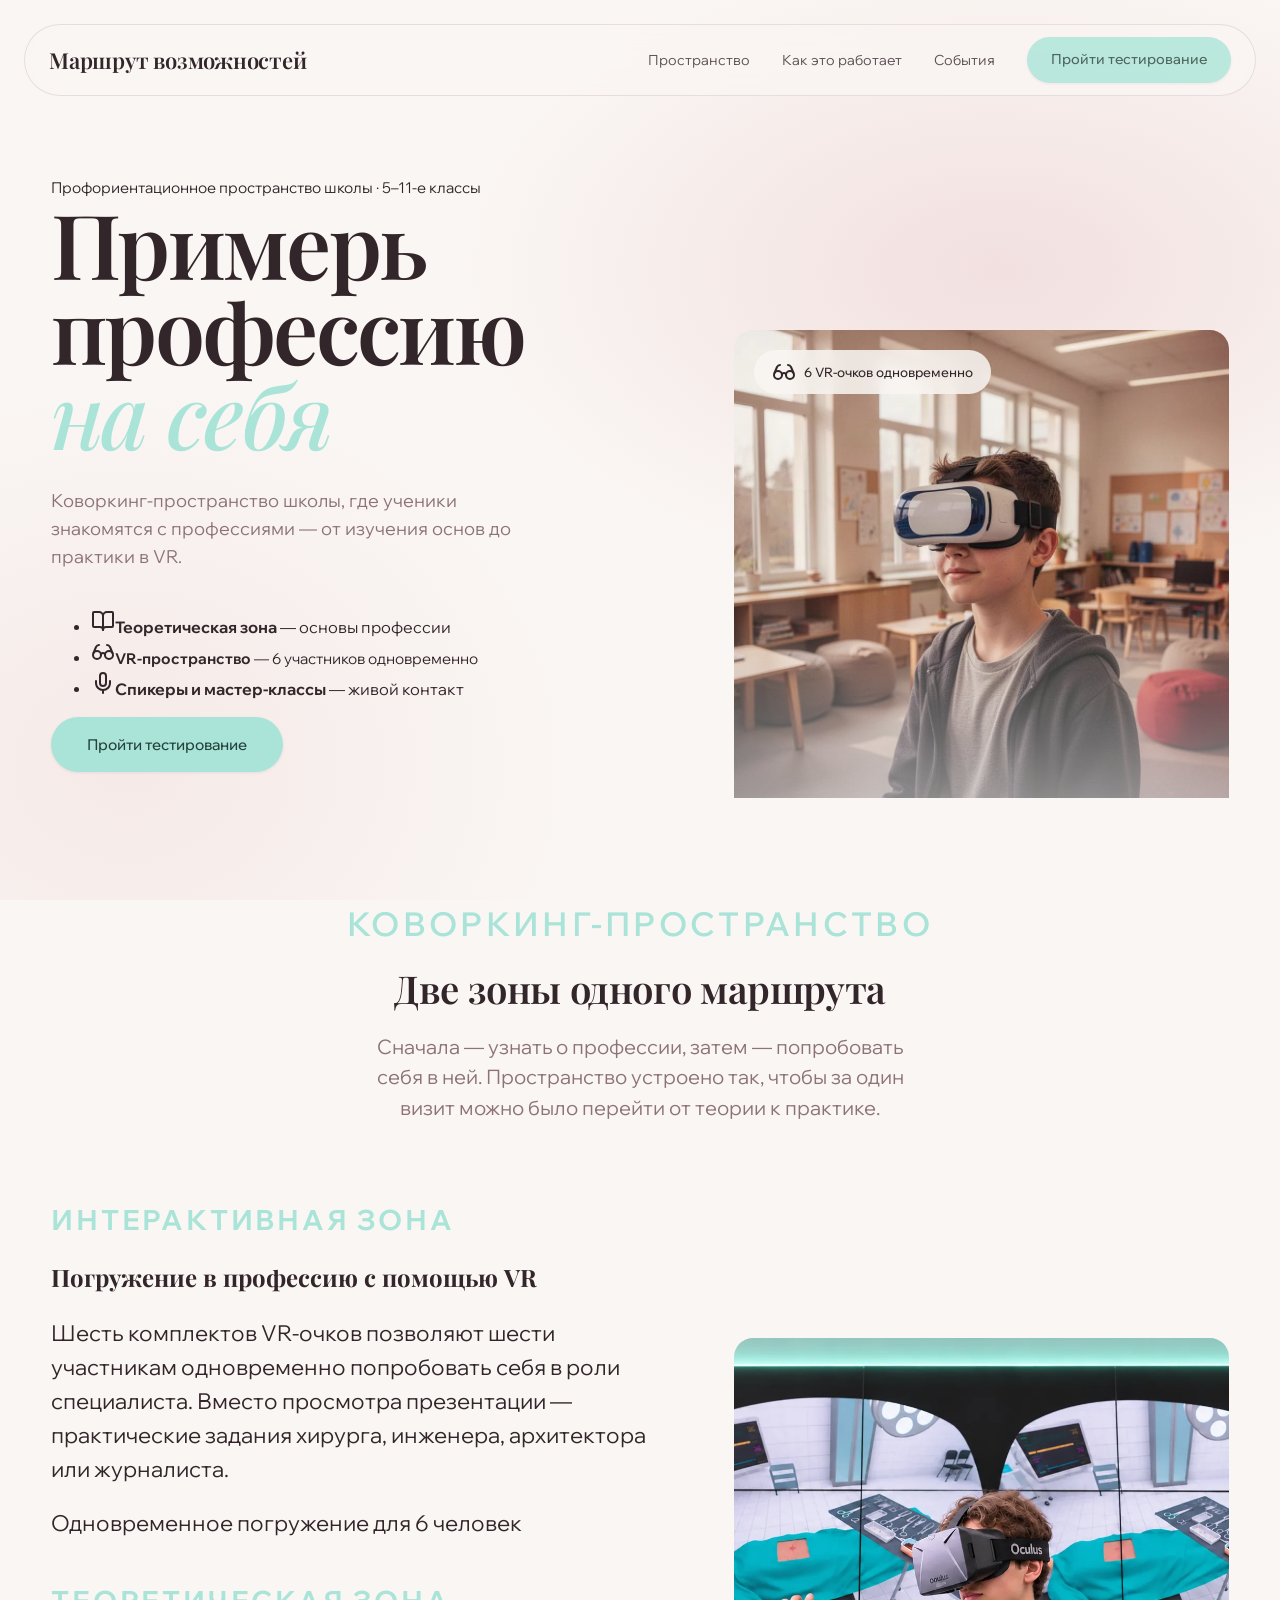
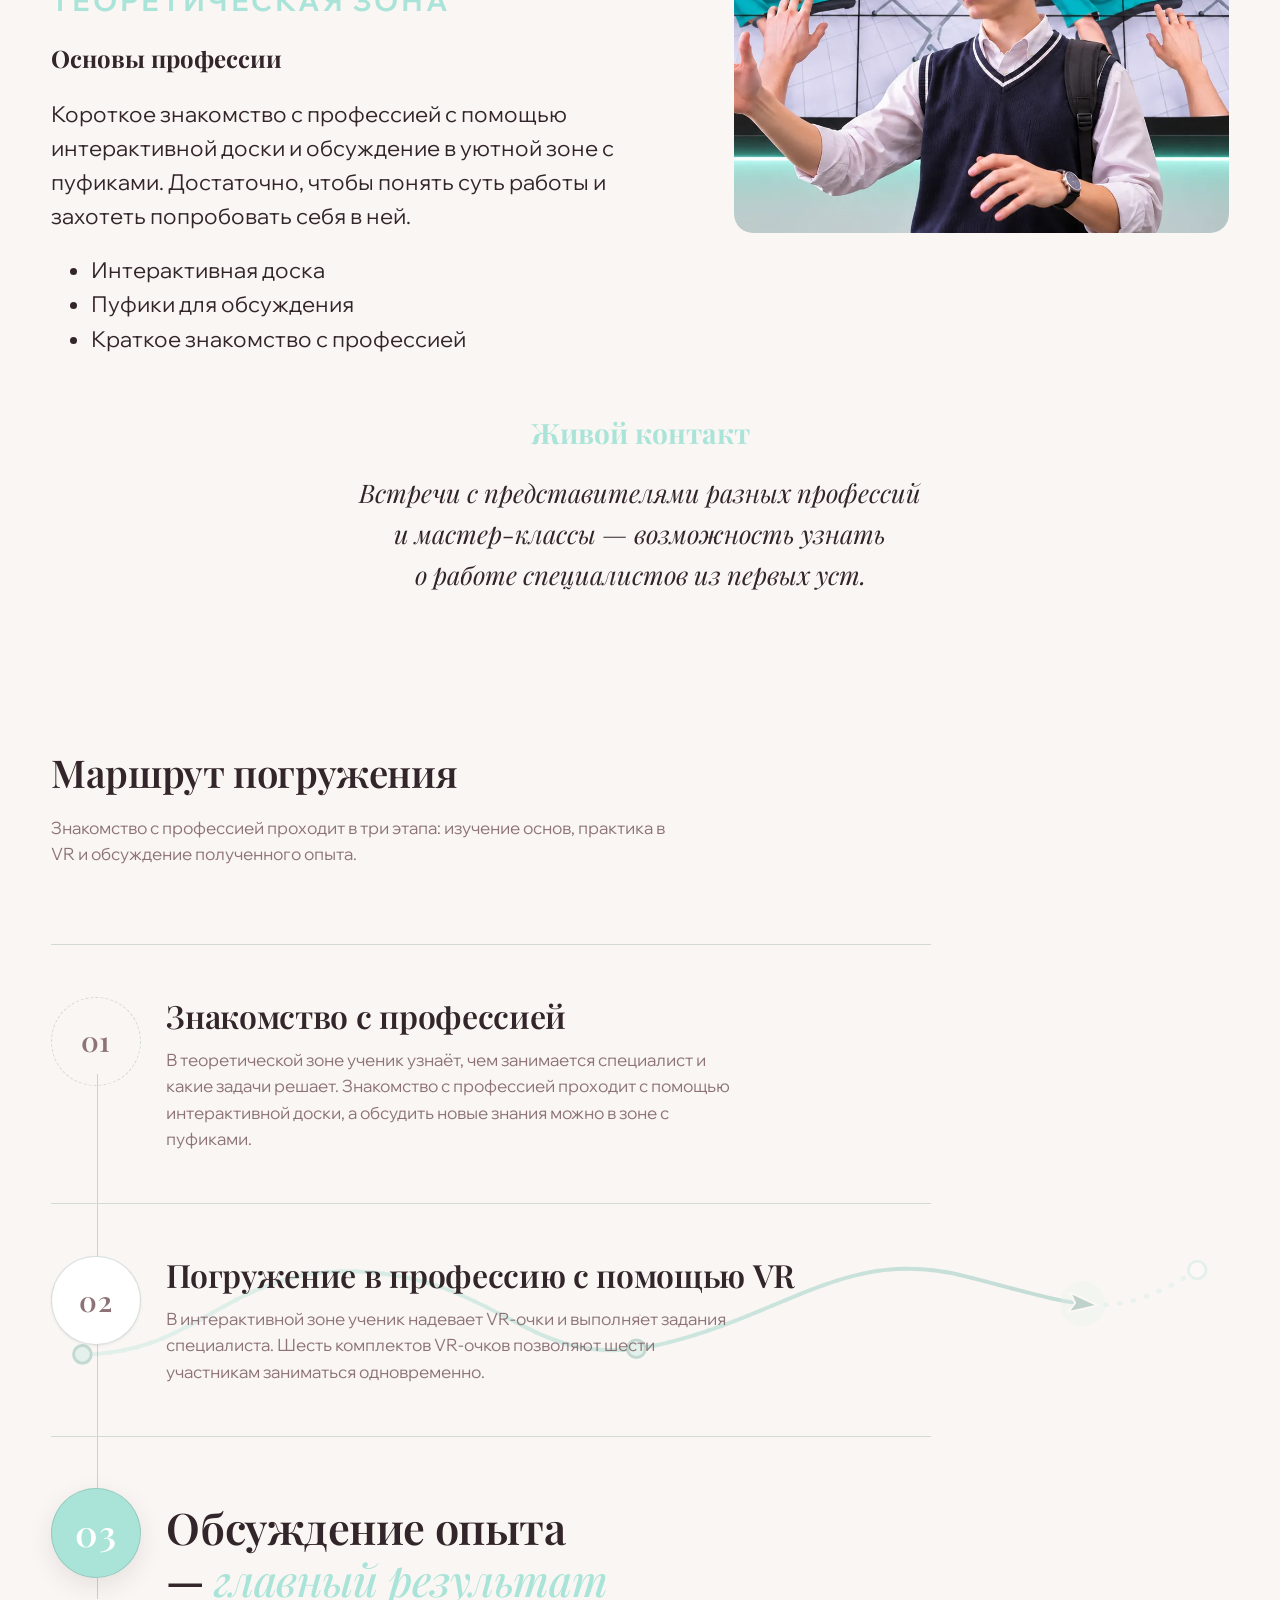
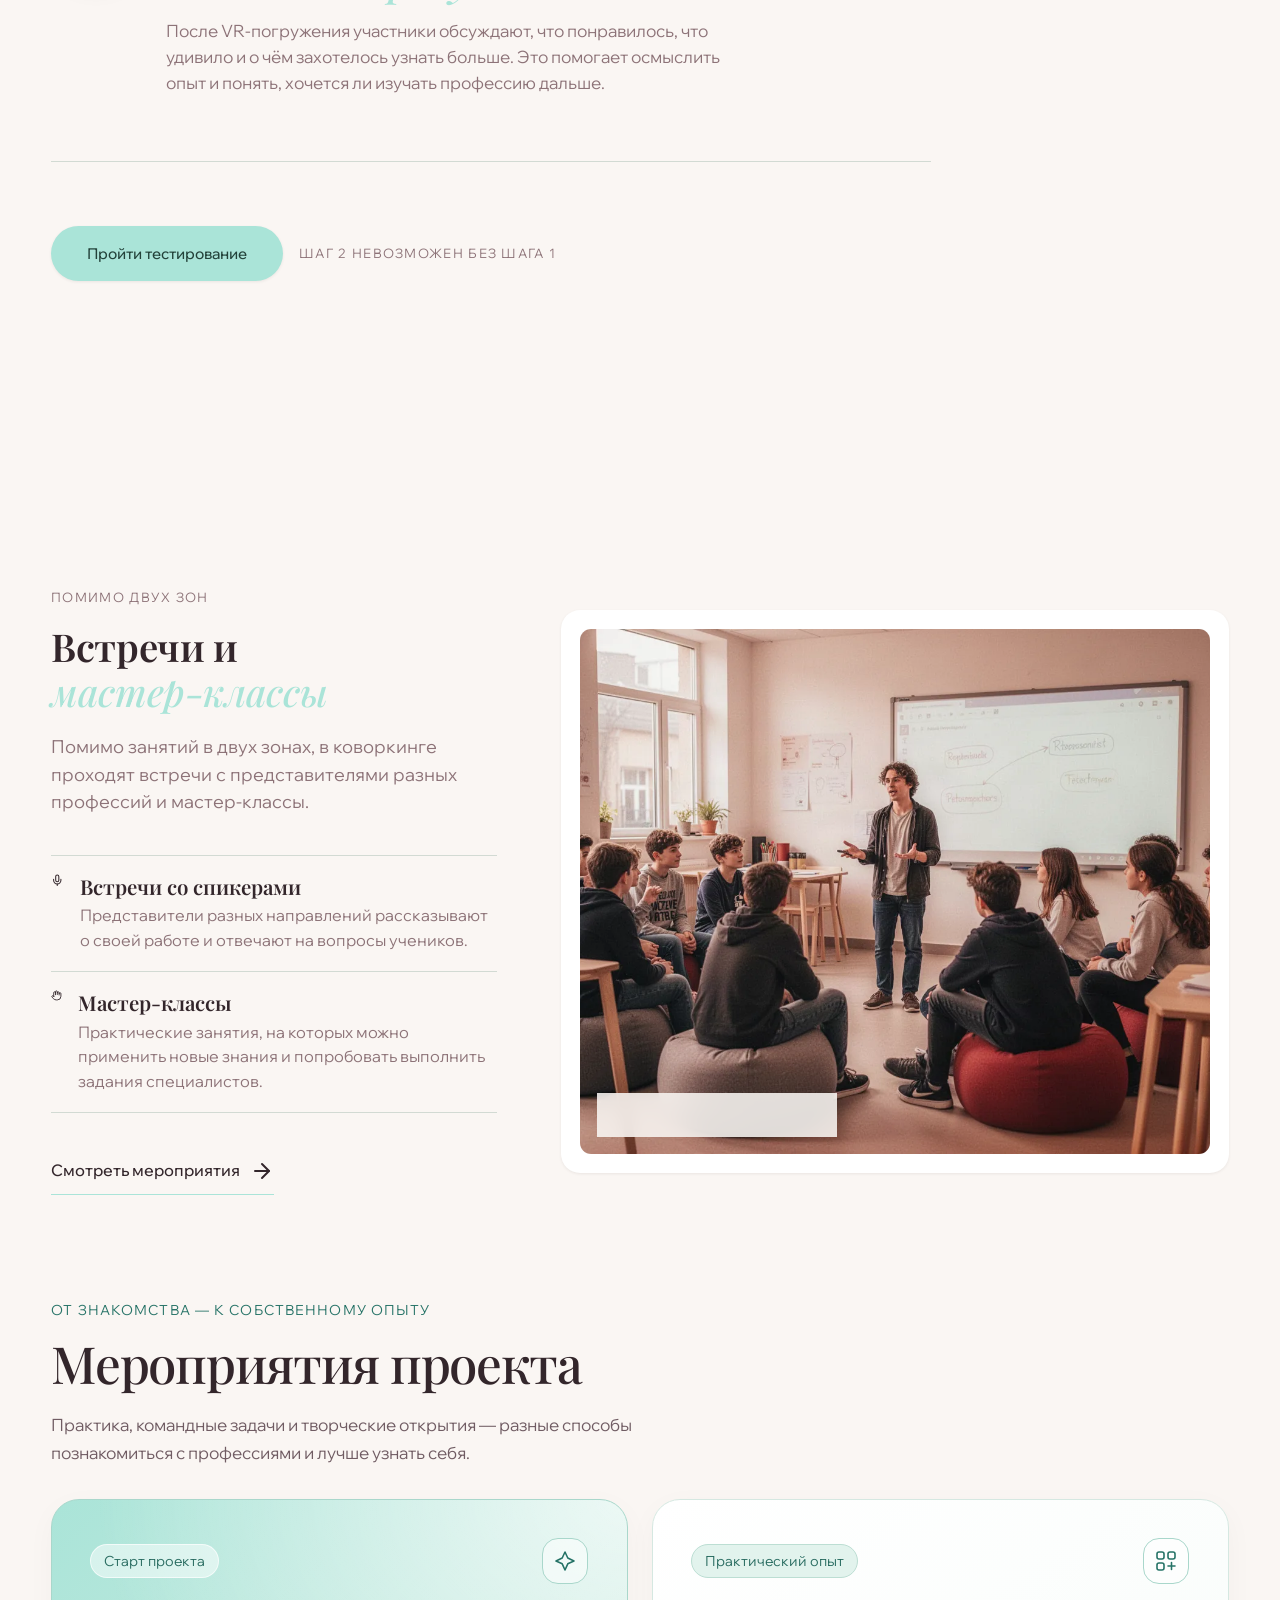
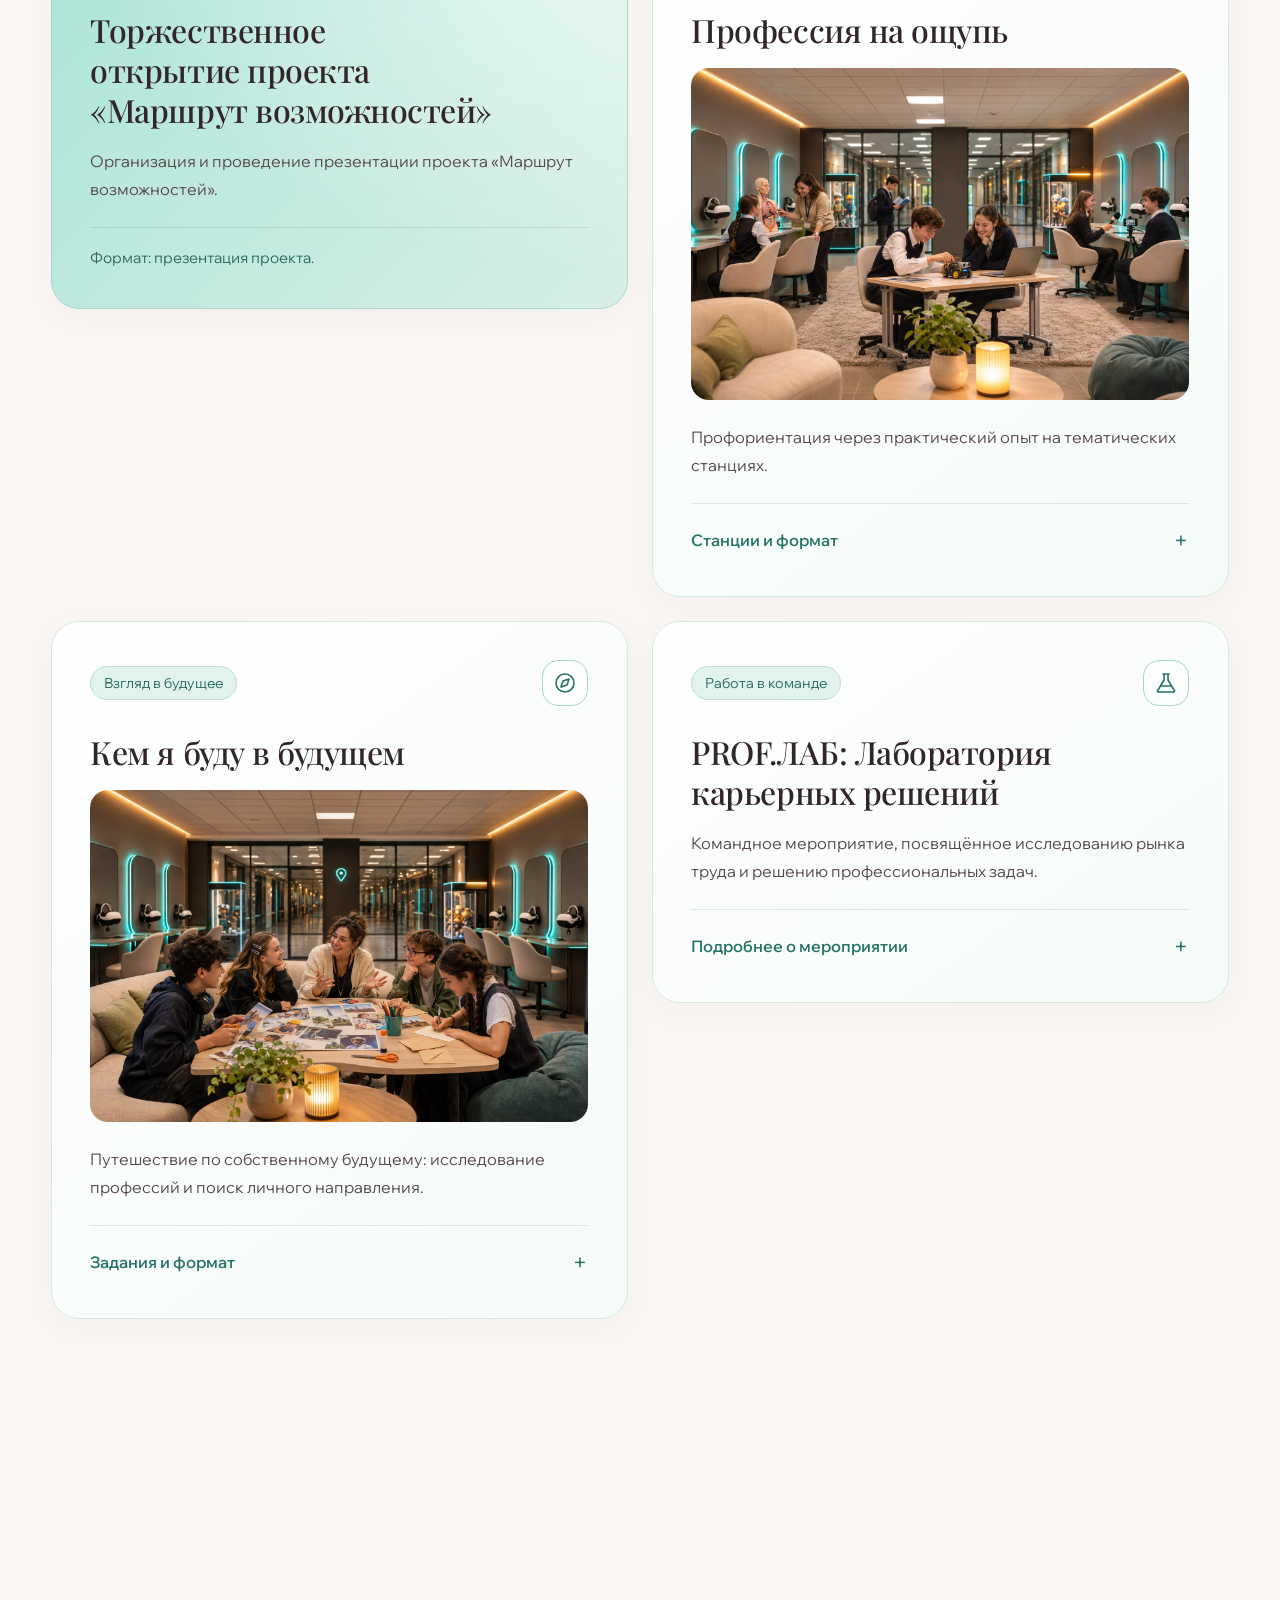
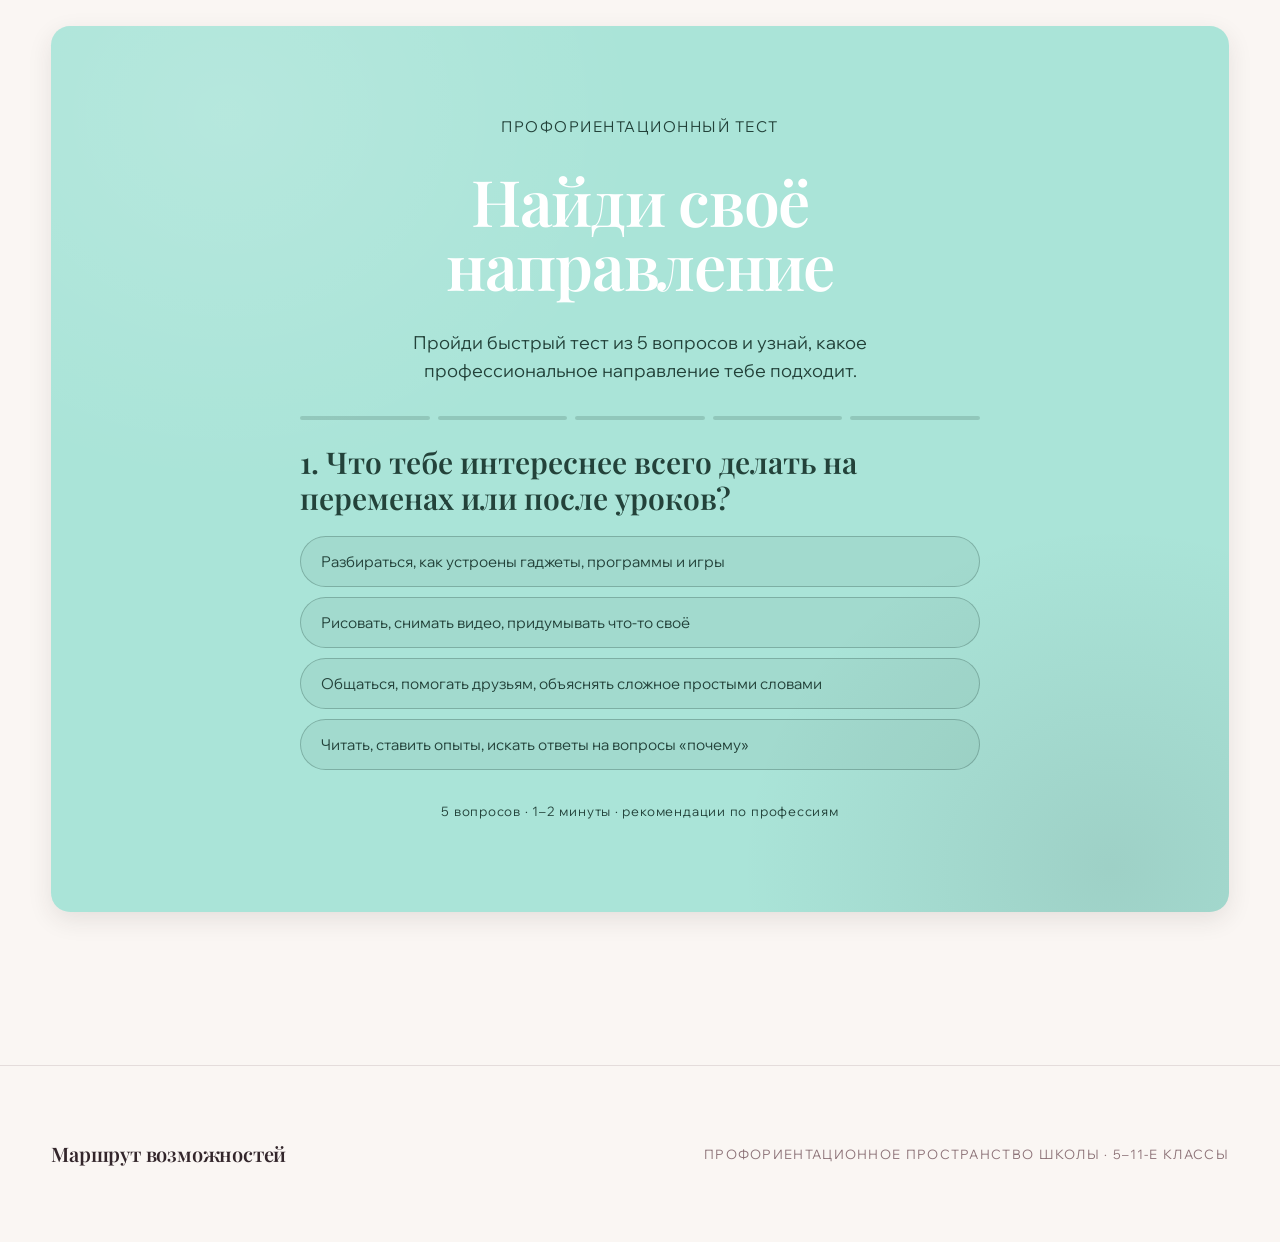
==== commit e35c046c: "Add files via upload" ====
--- a/marshrut-site/index.html
+++ b/marshrut-site/index.html
@@ -23,7 +23,7 @@
 <meta name="twitter:card" content="summary_large_image">
 <meta name="twitter:title" content="Маршрут возможностей ">
 <script src="assets/lucide.min.js"></script>
-<script id="detailed-test-source" type="application/octet-stream">[base64]/[base64]/[base64]/[base64]/0YDQvtC00YPQutGC0Ysg0Lgg0LjQvdGE0L7RgNC80LDRhtC40L7QvdC90LDRjyDQsdC10LfQvtC/[base64]/0LXRhtC40LDQu9C40YHRgiDQv9C+INC60LjQsdC10YDQsdC10LfQvtC/[base64]/[base64]/0L4g0LDQstGC0L7QvNCw0YLQuNC30LDRhtC40LgnLCfQmNC90LbQtdC90LXRgC3RjdC90LXRgNCz0LXRgtC40LonLCfQodC/0LXRhtC40LDQu9C40YHRgiDQv9C+IDNELdC80L7QtNC10LvQuNGA0L7QstCw0L3QuNGOJywn0KLQtdGF0L3QvtC70L7QsyDQv9GA0L7QuNC30LLQvtC00YHRgtCy0LAnXX0sCntuYW1lOifQnNC10LTQuNGG0LjQvdCwINC4INC/[base64]/QtdCy0YInLCfQktGA0LDRhy3Qu9Cw0LHQvtGA0LDQvdGCJywn0KHQv9C10YbQuNCw0LvQuNGB0YIg0L/[base64]/[base64]/[base64]/QtdGG0LjQsNC70LjRgdGCINC/0L4g0YPRgdGC0L7QudGH0LjQstC+0LzRgyDRgNCw0LfQstC40YLQuNGOJ119LAp7bmFtZTon0JHQuNC30L3QtdGBINC4INGD0L/RgNCw0LLQu9C10L3QuNC1JyxkZXNjOifQntGA0LPQsNC90LjQt9Cw0YbQuNGPINC60L7QvNCw0L3QtCwg0L/Qu9Cw0L3QuNGA0L7QstCw0L3QuNC1LCDRjdC60L7QvdC+0LzQuNC60LAg0Lgg0YDQsNC30LLQuNGC0LjQtSDQv9GA0L7QtdC60YLQvtCyLicsam9iczpbJ9Cf0YDQtdC00L/RgNC40L3QuNC80LDRgtC10LvRjCcsJ9Cc0LXQvdC10LTQttC10YAg0L/RgNC+0LXQutGC0L7QsicsJ9Ct0LrQvtC90L7QvNC40YHRgicsJ9Cc0LDRgNC60LXRgtC+0LvQvtCzJywn0KTQuNC90LDQvdGB0L7QstGL0Lkg0LDQvdCw0LvQuNGC0LjQuicsJ9Cf0YDQvtC00LDQutGCLdC80LXQvdC10LTQttC10YAnLCfQodC/[base64]/0LXRhtC40LDQu9C40YHRgiDQv9C+INGB0LLRj9C30Y/QvCDRgSDQvtCx0YnQtdGB0YLQstC10L3QvdC+0YHRgtGM0Y4nLCfQodC+0YbQuNC+0LvQvtCzJ119Cl07CmNvbnN0IGJsb2Nrcz1bClsn0JjQvdGC0LXRgNC10YHRiyDQuCDQu9GO0LHQvtC/[base64]/0YDQuNGA0L7QtNC90YvQvCDRj9Cy0LvQtdC90LjRj9C8LicsNF1dXSwKWyfQn9GA0LXQtNC/0L7Rh9C40YLQsNC10LzRi9C1INC30LDQtNCw0YfQuCcsWwpbJ9Cc0L3QtSDQuNC90YLQtdGA0LXRgdC90L4g0L/QuNGB0LDRgtGMINC60L7QtCDQuNC70Lgg0L3QsNGB0YLRgNCw0LjQstCw0YLRjCDRhtC40YTRgNC+0LLRi9C1INC40L3RgdGC0YDRg9C80LXQvdGC0YsuJywwXSxbJ9CvINCx0Ysg0YXQvtGC0LXQuyjQsCkg0L/RgNC+0LXQutGC0LjRgNC+0LLQsNGC0Ywg0L/QvtC70LXQt9C90YvQtSDQvNC10YXQsNC90LjQt9C80YsuJywxXSxbJ9CvINC/[base64]/[base64]/[base64]/RgNC10LTRgdGC0LDQstC70Y/[base64]/RgNC+0LLQtdGA0Y/[base64]/[base64]/0YDQvtC10LrRgtGLLicsM10sWyfQnNC90LUg0LLQsNC20L3QviDQvtGC0LrRgNGL0LLQsNGC0Ywg0L3QvtCy0L7QtSDQuCDQt9Cw0LTQsNCy0LDRgtGMINC40YHRgdC70LXQtNC+0LLQsNGC0LXQu9GM0YHQutC40LUg0LLQvtC/[base64]/0YDQtdC/[base64]/0YDQvtC00YPQutGCLicsNV0sWyfQryDQsdGLINGF0L7RgtC10Lso0LApINGA0LDQsdC+0YLQsNGC0Ywg0YEg0YLQtdC60YHRgtCw0LzQuCwg0Y/Qt9GL0LrQsNC80Lgg0LjQu9C4INC/0YPQsdC70LjRh9C90YvQvNC4INCy0YvRgdGC0YPQv9C70LXQvdC40Y/QvNC4LicsNl0sWyfQnNC90LUg0LjQvdGC0LXRgNC10YHQvdC+INGA0LDQt9GA0LDQsdCw0YLRi9Cy0LDRgtGMINGG0LjRhNGA0L7QstGL0LUg0YDQtdGI0LXQvdC40Y8g0LTQu9GPINGA0LXQsNC70YzQvdGL0YUg0L/RgNC+0LHQu9C10LwuJywwXSxbJ9CvINGF0L7RgtC10Lso0LApINCx0Ysg0LfQsNC90LjQvNCw0YLRjNGB0Y8g0LjRgdGB0LvQtdC00L7QstCw0L3QuNGP0LzQuCwg0L/[base64]/Qu9C10LrRgdC90YvQuSDQv9GA0L7RhNC+0YDQuNC10L3RgtCw0YbQuNC+0L3QvdGL0Lkg0YLQtdGB0YI8L2gxPjxwPtCY0YHRgdC70LXQtNGD0Lkg0YHQstC+0Lgg0LjQvdGC0LXRgNC10YHRiyDQuCDQv9C+0LvRg9GH0Lgg0L/QtdGA0YHQvtC90LDQu9GM0L3Ri9C5INGA0LXQudGC0LjQvdCzINC/0YDQvtGE0LXRgdGB0LjQvtC90LDQu9GM0L3Ri9GFINGB0YTQtdGAINGBINC/0YDQuNC80LXRgNCw0LzQuCDQv9GA0L7RhNC10YHRgdC40LkuPC9wPjxkaXYgY2xhc3M9ImdyaWQiPjxkaXYgY2xhc3M9ImNoaXAiPuKcpiA8Yj4zMCDQstC+0L/[base64]/[base64]/0YDQsNCy0LjQu9GM0L3QvsK7LiDQrdGC0L4g0LjRgdGB0LvQtdC00L7QstCw0YLQtdC70YzRgdC60LjQuSDQvtC/[base64]/0YDQviDQvNC10L3RjycsJ9Ch0LrQvtGA0LXQtSDQvdC1INC/0YDQviDQvNC10L3RjycsJ9CX0LDRgtGA0YPQtNC90Y/RjtGB0Ywg0L7RgtCy0LXRgtC40YLRjCcsJ9Ch0LrQvtGA0LXQtSDQv9GA0L4g0LzQtdC90Y8nLCfQn9C+0LvQvdC+0YHRgtGM0Y4g0L/RgNC+INC80LXQvdGPJ107YXBwLmlubmVySFRNTD1gPGRpdiBjbGFzcz0ibXV0ZWQiPiR7ZXNjKHEuYmxvY2spfSDCtyDQktC+0L/[base64]/[base64]/J2Rpc2FibGVkJzonJ30gb25jbGljaz0icGFnZSsrO3JlbmRlcigpIj4ke3BhZ2U9PT1xdWVzdGlvbnMubGVuZ3RoLTE/[base64]/[base64]/CfjqgnLCfwn5SsJywn8J+TiicsJ/[base64]/RgNC10LTQtdC70LXQvdC40LUg0YHQutC70L7QvdC90L7RgdGC0LXQuSddLFsndGFyZ2V0Jywn0J/QvtC00LHQvtGAINC/[base64]/J2RvbmUnOmk9PT1waGFzZT8nY3VycmVudCc6J3dhaXRpbmcnfSI+PGRpdiBjbGFzcz0iYW5hbHlzaXMtc3ltYm9sIj4ke2k8cGhhc2U/J+Kckyc6aWNvbnNbaV19PC9kaXY+PGRpdj4ke2xhYmVsfTwvZGl2PjxzcGFuPiR7aTxwaGFzZT8n0JPQvtGC0L7QstC+JzppPT09cGhhc2U/J9CSINC/[base64]/[base64]/QvtC/[base64]/RgNC+0LHRg9C5INC30LDQtNCw0YfQuCDQuNC3INCy0LXQtNGD0YnQtdCz0L4g0L3QsNC/0YDQsNCy0LvQtdC90LjRjyDQvdCwINC/[base64]/0YDQvtGE0LXRgdGB0LjQvtC90LDQu9GM0L3Ri9C5INC/0YDQvtGE0LjQu9GMPC9oMT48cD7QndCw0L/RgNCw0LLQu9C10L3QuNGPINC4INC/0YDQvtGE0LXRgdGB0LjQuCwg0LrQvtGC0L7RgNGL0LUg0YHRgtC+0LjRgiDQv9C+0L/[base64]/[base64]/JzxzcGFuIGNsYXNzPSJzcGhlcmUtbGFiZWwiPtCe0YHQvdC+0LLQvdC+0LUg0L3QsNC/[base64]/RgNC+0YTQtdGB0YHQuNGP0LzQuCDQsiBWUiwg0YPQt9C90LDQuSDQviDQv9GA0L7Qs9GA0LDQvNC80LDRhSDQvtCx0YPRh9C10L3QuNGPINC4INC/0L7Qv9GA0L7QsdGD0Lkg0LzQuNC90Lgt0L/RgNC+0LXQutGC0YsuPC9wPjwvZGl2Pjwvc2VjdGlvbj48L2Rpdj4KIDxkaXYgY2xhc3M9InJlcG9ydC1mb290ZXIiPjxkaXYgY2xhc3M9InRpbnktbm90ZSI+0KDQtdC30YPQu9GM0YLQsNGCINC/0L7QutCw0LfRi9Cy0LDQtdGCINC40L3RgtC10YDQtdGB0Ysg0L/QviDQvtGC0LLQtdGC0LDQvCwg0LAg0L3QtSDQs9Cw0YDQsNC90YLQuNGA0YPQtdGCINGD0YHQv9C10YUg0LIg0L/[base64]</script>
+<script id="detailed-test-source" type="application/octet-stream">[base64]/[base64]/[base64]/[base64]/0YDQvtC00YPQutGC0Ysg0Lgg0LjQvdGE0L7RgNC80LDRhtC40L7QvdC90LDRjyDQsdC10LfQvtC/[base64]/0LXRhtC40LDQu9C40YHRgiDQv9C+INC60LjQsdC10YDQsdC10LfQvtC/0LDRgdC90L7RgdGC0LgnLCfQotC10YHRgtC40YDQvtCy0YnQuNC6INCf0J4nLCfQodC40YHRgtC10LzQvdGL0Lkg0LDQvdCw0LvQuNGC0LjQuicsJ1VYLdC40YHRgdC70LXQtNC+0LLQsNGC0LXQu9GMJywn0JjQvdC20LXQvdC10YAg0L/QviDQvNCw0YjQuNC90L3QvtC80YMg0L7QsdGD0YfQtdC90LjRjiddfSwKe25hbWU6J9CY0L3QttC10L3QtdGA0LjRjyDQuCDRgtC10YXQvdC+0LvQvtCz0LjQuCcsZGVzYzon0J/RgNC+0LXQutGC0LjRgNC+0LLQsNC90LjQtSwg0YLQtdGF0L3QuNGH0LXRgdC60LjQtSDRgdC40YHRgtC10LzRiywg0YDQvtCx0L7RgtC+0YLQtdGF0L3QuNC60LAg0Lgg0L/[base64]/QviDQsNCy0YLQvtC80LDRgtC40LfQsNGG0LjQuCcsJ9CY0L3QttC10L3QtdGALdGN0L3QtdGA0LPQtdGC0LjQuicsJ9Ch0L/QtdGG0LjQsNC70LjRgdGCINC/0L4gM0Qt0LzQvtC00LXQu9C40YDQvtCy0LDQvdC40Y4nLCfQotC10YXQvdC+0LvQvtCzINC/0YDQvtC40LfQstC+0LTRgdGC0LLQsCddfSwKe25hbWU6J9Cc0LXQtNC40YbQuNC90LAg0Lgg0L/QvtC80L7RidGMINC70Y7QtNGP0LwnLGRlc2M6J9CX0LTQvtGA0L7QstGM0LUsINC/0L7QtNC00LXRgNC20LrQsCwg0LTQuNCw0LPQvdC+0YHRgtC40LrQsCDQuCDQt9Cw0LHQvtGC0LAg0L4g0LvRjtC00Y/RhS4nLGpvYnM6WyfQktGA0LDRhycsJ9Cc0LXQtNC40YbQuNC90YHQutCw0Y8g0YHQtdGB0YLRgNCwIC8g0LzQtdC00LjRhtC40L3RgdC60LjQuSDQsdGA0LDRgicsJ9Ck0LXQu9GM0LTRiNC10YAnLCfQmtC70LjQvdC40YfQtdGB0LrQuNC5INC/0YHQuNGF0L7Qu9C+0LMnLCfQpNC40LfQuNC+0YLQtdGA0LDQv9C10LLRgicsJ9CS0YDQsNGHLdC70LDQsdC+0YDQsNC90YInLCfQodC/[base64]/[base64]/0YDQvtC10LrRgtC+0LIuJyxqb2JzOlsn0J/[base64]/RgNC+0LTQsNC60YIt0LzQtdC90LXQtNC20LXRgCcsJ9Ch0L/QtdGG0LjQsNC70LjRgdGCINC/[base64]/0LXRgNC10LPQvtCy0L7RgNGLINC4INGA0LDQsdC+0YLQsCDRgSDQuNC90YTQvtGA0LzQsNGG0LjQtdC5Licsam9iczpbJ9Cj0YfQuNGC0LXQu9GMJywn0J/QtdC00LDQs9C+0LMg0LTQvtC/0L7Qu9C90LjRgtC10LvRjNC90L7Qs9C+INC+0LHRgNCw0LfQvtCy0LDQvdC40Y8nLCfQltGD0YDQvdCw0LvQuNGB0YInLCfQoNC10LTQsNC60YLQvtGAJywn0J/QtdGA0LXQstC+0LTRh9C40LonLCdIUi3RgdC/0LXRhtC40LDQu9C40YHRgicsJ9Ch0L/QtdGG0LjQsNC70LjRgdGCINC/0L4g0YHQstGP0LfRj9C8INGBINC+0LHRidC10YHRgtCy0LXQvdC90L7RgdGC0YzRjicsJ9Ch0L7RhtC40L7Qu9C+0LMnXX0KXTsKY29uc3QgYmxvY2tzPVsKWyfQmNC90YLQtdGA0LXRgdGLINC4INC70Y7QsdC+0L/Ri9GC0YHRgtCy0L4nLFsKWyfQnNC90LUg0LjQvdGC0LXRgNC10YHQvdC+INGA0LDQt9Cx0LjRgNCw0YLRjNGB0Y8sINC60LDQuiDRg9GB0YLRgNC+0LXQvdGLINC/[base64]/0YDQuNC00YPQvNGL0LLQsNGC0Ywg0LLQuNC30YPQsNC70YzQvdGL0LUg0L7QsdGA0LDQt9GLINC4INC+0YTQvtGA0LzQu9C10L3QuNC1LicsM10sWyfQnNC90LUg0L3RgNCw0LLQuNGC0YHRjyDQuNGB0LrQsNGC0Ywg0L7QsdGK0Y/RgdC90LXQvdC40Y8g0L/RgNC40YDQvtC00L3Ri9C8INGP0LLQu9C10L3QuNGP0LwuJyw0XV1dLApbJ9Cf0YDQtdC00L/[base64]/QvtC70YPRh9Cw0Y4g0YPQtNC+0LLQvtC70YzRgdGC0LLQuNC1LCDQutC+0LPQtNCwINC80L7Qs9GDINC/[base64]/[base64]/0YDQvtC10LrRgiDQuNC70Lgg0LHQuNC30L3QtdGBLicsNV0sWyfQnNC90LUg0LrQvtC80YTQvtGA0YLQvdC+INC+0LHRitGP0YHQvdGP0YLRjCDQtNGA0YPQs9C40Lwg0YHQu9C+0LbQvdGL0LUg0LLQtdGJ0Lgg0L/[base64]/QvtC30LjRhtC40Lgg0Lgg0YbQstC10YLQvtCy0YvRhSDRgdC+0YfQtdGC0LDQvdC40LkuJywzXSxbJ9Cc0L3QtSDQvdGA0LDQstC40YLRgdGPINC/0YDQvtCy0LXRgNGP0YLRjCDQs9C40L/[base64]/Qt9GL0Log0YEg0YDQsNC30L3Ri9C80Lgg0LvRjtC00YzQvNC4LicsNl0sWyfQryDQu9GO0LHQu9GOINC40YHQutCw0YLRjCDQvtGI0LjQsdC60Lgg0LIg0LvQvtCz0LjQutC1INC4INC40YHQv9GA0LDQstC70Y/[base64]/[base64]/QtdGCINCy0L7Qt9C80L7QttC90L7RgdGC0Ywg0L7RgtCy0LXRh9Cw0YLRjCDQt9CwINGA0LXQt9GD0LvRjNGC0LDRgiDQutC+0LzQsNC90LTRiy4nLDVdXV0sClsn0J/Qu9Cw0L3RiyDQvdCwINCx0YPQtNGD0YnQtdC1JyxbClsn0JzQvdC1INGF0L7RgtC10LvQvtGB0Ywg0LHRiyDQv9GA0LXQv9C+0LTQsNCy0LDRgtGMLCDQutC+0L3RgdGD0LvRjNGC0LjRgNC+0LLQsNGC0Ywg0LjQu9C4INCy0LXRgdGC0Lgg0LfQsNC90Y/RgtC40Y8uJyw2XSxbJ9Cc0L3QtSDQuNC90YLQtdGA0LXRgdC90L4g0LjQt9GD0YfQsNGC0Ywg0L/[base64]/Qu9C10L3QuNGP0LzQuC4nLDZdLFsn0JzQvdC1INC40L3RgtC10YDQtdGB0L3QviDRgNCw0LfRgNCw0LHQsNGC0YvQstCw0YLRjCDRhtC40YTRgNC+0LLRi9C1INGA0LXRiNC10L3QuNGPINC00LvRjyDRgNC10LDQu9GM0L3Ri9GFINC/0YDQvtCx0LvQtdC8LicsMF0sWyfQnNC90LUg0YXQvtGC0LXQu9C+0YHRjCDQsdGLINC30LDQvdC40LzQsNGC0YzRgdGPINC40YHRgdC70LXQtNC+0LLQsNC90LjRj9C80LgsINC/0L7Qu9C10LfQvdGL0LzQuCDQtNC70Y8g0L/[base64]/0LvQtdC60YHQvdGL0Lkg0L/RgNC+0YTQvtGA0LjQtdC90YLQsNGG0LjQvtC90L3Ri9C5INGC0LXRgdGCPC9oMT48cD7QmNGB0YHQu9C10LTRg9C5INGB0LLQvtC4INC40L3RgtC10YDQtdGB0YssINGD0LfQvdCw0LksINC60LDQutC40LUg0L/RgNC+0YTQtdGB0YHQuNC+0L3QsNC70YzQvdGL0LUg0YHRhNC10YDRiyDRgtC10LHQtSDQsdC70LjQttC1LCDQuCDQv9C+0LfQvdCw0LrQvtC80YzRgdGPINGBINC/0YDQuNC80LXRgNCw0LzQuCDQv9GA0L7RhNC10YHRgdC40LkuPC9wPjxkaXYgY2xhc3M9ImdyaWQiPjxkaXYgY2xhc3M9ImNoaXAiPuKcpiA8Yj4zMCDQstC+0L/[base64]/0LU8L3NtYWxsPjwvZGl2PjxkaXYgY2xhc3M9ImNoaXAiPuKWpSA8Yj43INC90LDQv9GA0LDQstC70LXQvdC40Lk8L2I+PGJyPjxzbWFsbD7QodGE0LXRgNGLINC4INC/[base64]/RgNCw0LLQuNC70YzQvdGL0LzCuy4g0K3RgtC+0YIg0L7Qv9GA0L7RgSDQv9C+0LzQvtC20LXRgiDQuNC30YPRh9C40YLRjCDRgtCy0L7QuCDQuNC90YLQtdGA0LXRgdGLLiDQlNC70Y8g0L/RgdC40YXQvtC70L7Qs9C40YfQtdGB0LrQvtC5INC00LjQsNCz0L3QvtGB0YLQuNC60Lgg0L7QvSDQvdC1INC/[base64]/0YDQviDQvNC10L3RjycsJ9Ch0LrQvtGA0LXQtSDQvdC1INC/0YDQviDQvNC10L3RjycsJ9CX0LDRgtGA0YPQtNC90Y/RjtGB0Ywg0L7RgtCy0LXRgtC40YLRjCcsJ9Ch0LrQvtGA0LXQtSDQv9GA0L4g0LzQtdC90Y8nLCfQn9C+0LvQvdC+0YHRgtGM0Y4g0L/RgNC+INC80LXQvdGPJ107YXBwLmlubmVySFRNTD1gPGRpdiBjbGFzcz0ibXV0ZWQiPiR7ZXNjKHEuYmxvY2spfSDCtyDQktC+0L/[base64]/[base64]/J2Rpc2FibGVkJzonJ30gb25jbGljaz0icGFnZSsrO3JlbmRlcigpIj4ke3BhZ2U9PT1xdWVzdGlvbnMubGVuZ3RoLTE/[base64]/[base64]/CfjqgnLCfwn5SsJywn8J+TiicsJ/[base64]/RgNC10LTQtdC70LXQvdC40LUg0YHQutC70L7QvdC90L7RgdGC0LXQuSddLFsndGFyZ2V0Jywn0J/QvtC00LHQvtGAINC/[base64]/J2RvbmUnOmk9PT1waGFzZT8nY3VycmVudCc6J3dhaXRpbmcnfSI+PGRpdiBjbGFzcz0iYW5hbHlzaXMtc3ltYm9sIj4ke2k8cGhhc2U/J+Kckyc6aWNvbnNbaV19PC9kaXY+PGRpdj4ke2xhYmVsfTwvZGl2PjxzcGFuPiR7aTxwaGFzZT8n0JPQvtGC0L7QstC+JzppPT09cGhhc2U/J9CSINC/[base64]/[base64]/QvtC/[base64]/[base64]/[base64]/RgNC+0YTQtdGB0YHQuNC+0L3QsNC70YzQvdGL0LUg0L3QsNC/[base64]/[base64]/[base64]/[base64]/[base64]/QvtC30L3QsNC60L7QvNGM0YHRjyDRgSDQv9GA0L7RhNC10YHRgdC40Y/QvNC4INCyIFZSLCDRg9C30L3QsNC5INC+INC/0YDQvtCz0YDQsNC80LzQsNGFINC+0LHRg9GH0LXQvdC40Y8g0Lgg0L/QvtC/0YDQvtCx0YPQuSDQstGL0L/QvtC70L3QuNGC0Ywg0L3QtdCx0L7Qu9GM0YjQuNC1INC/[base64]/0YDQtdC00L3QsNC30L3QsNGH0LXQvSDQtNC70Y8g0LfQvdCw0LrQvtC80YHRgtCy0LAg0YEg0L/RgNC+0YTQtdGB0YHQuNC+0L3QsNC70YzQvdGL0LzQuCDQvdCw0L/[base64]</script>
 <script src="js/script-01.js"></script>
 </head>
 <body>
@@ -36,7 +36,7 @@
     <ul class="nav-menu">
       <li><a href="#zones">Пространство</a></li>
       <li><a href="#path">Как это работает</a></li>
-      <li><a href="#events">События</a></li>
+      <li><a href="#project-events">События</a></li>
       <li><a href="#join" class="btn btn-primary" style="padding: 12px 24px; min-height: 44px;">Пройти тестирование</a></li>
     </ul>
   </nav>
@@ -46,16 +46,16 @@
   <div class="hero-canvas" aria-hidden="true"></div>
   <div class="hero-inner">
     <div class="hero-text">
-      <p class="hero-eyebrow">Профориентационное пространство школы · 6–11 классы</p>
+      <p class="hero-eyebrow">Профориентационное пространство школы · 5–11-е классы</p>
       <h1 class="hero-title">Примерь профессию <em>на себя</em>
 </h1>
-      <p class="hero-sub">Коворкинг-пространство школы, где каждый ученик погружается в профессию — от теории до VR-опыта.</p>
+      <p class="hero-sub">Коворкинг-пространство школы, где ученики знакомятся с профессиями — от изучения основ до практики в VR.</p>
       <ul class="hero-facts">
         <li>
-<i data-lucide="book-open" aria-hidden="true"></i><span data-eid="COth0Hqh" style="font-size: 16px"><strong>Теоретическая зона</strong> — база о профессии</span>
+<i data-lucide="book-open" aria-hidden="true"></i><span data-eid="COth0Hqh" style="font-size: 16px"><strong>Теоретическая зона</strong> — основы профессии</span>
 </li>
         <li>
-<i data-lucide="glasses" aria-hidden="true"></i><span><strong>VR-пространство</strong> — 6 очков одновременно</span>
+<i data-lucide="glasses" aria-hidden="true"></i><span><strong>VR-пространство</strong> — 6 участников одновременно</span>
 </li>
         <li>
 <i data-lucide="mic" aria-hidden="true"></i><span data-eid="Un3nydas" style="font-size: 16px"><strong data-eid="AXJcHKfh" style="font-size: 16px">Спикеры и мастер-классы</strong> — живой контакт</span>
@@ -75,7 +75,7 @@
     <div class="section-head features-1-head">
       <p class="micro features-1-eyebrow" data-eid="a7PMY4X1">Коворкинг-пространство</p>
       <h2 class="heading features-1-title" data-eid="JvCrRheD">Две зоны одного маршрута</h2>
-      <p class="body-large features-1-lead" data-eid="gU40uYjK">Сначала — понять профессию, затем — прожить её. Пространство устроено так, чтобы путь от теории к практике занимал один визит.</p>
+      <p class="body-large features-1-lead" data-eid="gU40uYjK">Сначала — узнать о профессии, затем — попробовать себя в ней. Пространство устроено так, чтобы за один визит можно было перейти от теории к практике.</p>
     </div>
 
     <div class="features-1-bento">
@@ -84,8 +84,8 @@
           <article class="features-1-card features-1-card-vr" data-animate>
         <div class="features-1-card-body">
           <p class="micro features-1-zone-tag" data-eid="0lFHHkHx" style="font-size: 28px; font-weight: 700; text-align: left; font-style: normal">Интерактивная зона</p>
-          <h3 class="features-1-card-title" data-eid="ZJvhDXnz" style="font-size: 24px; text-align: left">VR-погружение в роли специалиста</h3>
-          <p class="features-1-card-text" data-eid="N3fZVlpI" style="font-size: 22px">Шесть VR-очков — шесть человек одновременно оказываются внутри профессии. Не смотрят презентацию, а действуют: как хирург, инженер, архитектор или журналист.</p>
+          <h3 class="features-1-card-title" data-eid="ZJvhDXnz" style="font-size: 24px; text-align: left">Погружение в профессию с помощью VR</h3>
+          <p class="features-1-card-text" data-eid="N3fZVlpI" style="font-size: 22px">Шесть комплектов VR-очков позволяют шести участникам одновременно попробовать себя в роли специалиста. Вместо просмотра презентации — практические задания хирурга, инженера, архитектора или журналиста.</p>
           <p class="features-1-card-note" data-eid="xIe7UKw3" style="font-size: 22px">Одновременное погружение для 6 человек</p>
         </div>
       </article>
@@ -93,12 +93,12 @@
           <article class="features-1-card features-1-card-theory" data-animate>
         <div class="features-1-card-body">
           <p class="micro features-1-zone-tag" data-eid="CVupKywI" style="font-size: 28px; font-weight: 700; text-align: left">Теоретическая зона</p>
-          <h3 class="features-1-card-title" data-eid="G9AkDolz" style="font-size: 24px; text-align: left">База профессии — до деталей</h3>
-          <p class="features-1-card-text" data-eid="bFK1JCm9" style="font-size: 22px">Интерактивная доска и пуфики: короткое знакомство с профессией без сильного углубления. Достаточно, чтобы понять суть — и захотеть примерить её на себя.</p>
+          <h3 class="features-1-card-title" data-eid="G9AkDolz" style="font-size: 24px; text-align: left">Основы профессии</h3>
+          <p class="features-1-card-text" data-eid="bFK1JCm9" style="font-size: 22px">Короткое знакомство с профессией с помощью интерактивной доски и обсуждение в уютной зоне с пуфиками. Достаточно, чтобы понять суть работы и захотеть попробовать себя в ней.</p>
           <ul class="features-1-list">
             <li data-eid="ew8uvD5x" style="font-size: 22px">Интерактивная доска</li>
             <li data-eid="sk4pXN3C" style="font-size: 22px">Пуфики для обсуждения</li>
-            <li data-eid="D7Wn30kz" style="font-size: 22px">База о профессии без углубления</li>
+            <li data-eid="D7Wn30kz" style="font-size: 22px">Краткое знакомство с профессией</li>
           </ul>
         </div>
       </article>
@@ -111,7 +111,7 @@
       <article class="features-1-card features-1-card-extra" data-animate>
         <div class="features-1-card-body">
           <h3 class="features-1-card-title-small" data-eid="pZk9JKqx" style="font-size: 28px; text-align: center; color: #AAE4D8">Живой контакт</h3>
-          <p class="features-1-card-text" data-eid="DwYVcw5w">Встречи со спикерами разных направлений и мастер-классы — чтобы профессия звучала из первых уст, а не со слайда.</p>
+          <p class="features-1-card-text" data-eid="DwYVcw5w">Встречи с представителями разных профессий и мастер-классы — возможность узнать о работе специалистов из первых уст.</p>
         </div>
       </article>
     </div>
@@ -123,30 +123,98 @@
   <div class="steps-2-inner">
     <div class="steps-2-head">
       <h2 class="heading">Маршрут погружения</h2>
-      <p data-eid="MSGYuhmt" style="font-size: 17px">Погружение в профессию идёт по трём шагам: сначала база, затем личный опыт в VR, и только после — разговор о том, что получилось прочувствовать.</p>
-    </div>
-
-    <ol class="steps-2-list">
+      <p data-eid="MSGYuhmt" style="font-size: 17px">Знакомство с профессией проходит в три этапа: изучение основ, практика в VR и обсуждение полученного опыта.</p>
+    </div>
+
+    <style>
+  .steps-2-inner{position:relative;isolation:isolate}
+  .immersion-route{position:absolute;inset:0;z-index:-1;pointer-events:none;opacity:.28;overflow:hidden}
+  .immersion-route svg{display:block;width:100%;height:100%;overflow:visible}
+  .immersion-route__track{fill:none;stroke:#AAE4D8;stroke-width:5;stroke-dasharray:1 13;stroke-linecap:round;opacity:.7}
+  .immersion-route__trail{fill:none;stroke:url(#immersion-route-gradient);stroke-width:4;stroke-linecap:round}
+  .immersion-route__stop circle{fill:#fff;stroke:#AAE4D8;stroke-width:3;transition:fill .25s,stroke .25s}
+  .immersion-route__stop.is-reached circle{fill:#AAE4D8;stroke:#338F80}
+  @media(max-width:640px){.immersion-route{opacity:.24}.immersion-route [data-route-arrow] path{transform:scale(2)}.immersion-route [data-route-arrow] circle{r:40px}.immersion-route__stop circle{r:14px}}
+  @media(prefers-reduced-motion:reduce){.immersion-route__stop circle{transition:none}}
+</style>
+<div class="immersion-route" data-immersion-route aria-hidden="true">
+  <svg viewBox="0 0 1200 180" focusable="false">
+    <defs><linearGradient id="immersion-route-gradient" x1="0" y1="0" x2="1" y2="0"><stop stop-color="#AAE4D8"/><stop offset=".55" stop-color="#56BDAA"/><stop offset="1" stop-color="#338F80"/></linearGradient></defs>
+    <path class="immersion-route__track" d="M32 130 C155 130 182 36 322 46 S490 150 620 120 S810 20 930 50 S1080 100 1168 44"/>
+    <path class="immersion-route__trail" data-route-line d="M32 130 C155 130 182 36 322 46 S490 150 620 120 S810 20 930 50 S1080 100 1168 44"/>
+    <g class="immersion-route__stop is-reached" data-route-stop="0" transform="translate(32 130)"><circle r="9"/></g>
+    <g class="immersion-route__stop is-reached" data-route-stop="0.5" transform="translate(600 124)"><circle r="9"/></g>
+    <g class="immersion-route__stop is-reached" data-route-stop="1" transform="translate(1168 44)"><circle r="9"/></g>
+    <g data-route-arrow transform="translate(1168 44) rotate(-25)">
+      <circle r="23" fill="#AAE4D8" opacity=".3"/>
+      <path d="M-14-10 15 0-14 10-8 0Z" fill="#267367" stroke="#fff" stroke-width="2" stroke-linejoin="round"/>
+    </g>
+  </svg>
+</div>
+<script>
+(function(){
+  var route=document.querySelector('[data-immersion-route]');
+  if(!route)return;
+  var line=route.querySelector('[data-route-line]'),arrow=route.querySelector('[data-route-arrow]');
+  var stops=Array.from(route.querySelectorAll('[data-route-stop]'));
+  var length=line.getTotalLength(),motion=window.matchMedia('(prefers-reduced-motion: reduce)');
+  var current=0,frame=0,visible=true;
+  var clamp=function(v){return Math.max(0,Math.min(1,v));};
+  line.style.strokeDasharray=length+' '+length;
+  stops.forEach(function(stop){var point=line.getPointAtLength(length*Number(stop.dataset.routeStop));stop.setAttribute('transform','translate('+point.x+' '+point.y+')');});
+  function draw(progress){
+    var distance=length*progress,point=line.getPointAtLength(distance);
+    var a=line.getPointAtLength(Math.max(0,distance-2)),b=line.getPointAtLength(Math.min(length,distance+2));
+    var angle=Math.atan2(b.y-a.y,b.x-a.x)*180/Math.PI;
+    line.style.strokeDashoffset=String(length-distance);
+    arrow.setAttribute('transform','translate('+point.x+' '+point.y+') rotate('+angle+')');
+    stops.forEach(function(stop,i){var reached=progress>=Number(stop.dataset.routeStop)-.003;stop.classList.toggle('is-reached',reached);});
+  }
+  function tick(){
+    frame=0;
+    if(motion.matches){current=1;draw(1);return;}
+    if(!visible)return;
+    var rect=route.getBoundingClientRect(),height=window.innerHeight||document.documentElement.clientHeight;
+    var drawingHeight=Math.min(rect.height,rect.width*.15);
+    var drawingTop=rect.top+(rect.height-drawingHeight)/2;
+    var target=clamp((height*.86-drawingTop)/(height*.55+drawingHeight*.25));
+    current+=(target-current)*.14;
+    if(Math.abs(target-current)<.001)current=target;
+    draw(current);
+    if(current!==target)frame=requestAnimationFrame(tick);
+  }
+  function schedule(){if(!frame)frame=requestAnimationFrame(tick);}
+  draw(motion.matches?1:0);
+  window.addEventListener('scroll',schedule,{passive:true});
+  window.addEventListener('resize',schedule,{passive:true});
+  window.addEventListener('pageshow',schedule);
+  if(motion.addEventListener)motion.addEventListener('change',schedule);
+  if('IntersectionObserver' in window){new IntersectionObserver(function(entries){visible=entries[0].isIntersecting;if(visible)schedule();},{rootMargin:'120px'}).observe(route);}
+  schedule();
+})();
+</script>
+
+<ol class="steps-2-list">
       <li class="steps-2-item steps-2-item--entry" data-animate>
         <span class="steps-2-num" aria-hidden="true">01</span>
         <h3 class="steps-2-title">Знакомство с профессией</h3>
-        <p class="steps-2-text" data-eid="SZmfLjBX" style="font-size: 17px">В теоретической зоне ученик собирает базу: что это за профессия, чем занимается специалист и из чего состоит работа. Интерактивная доска и пуфики — формат без сильного углубления, чтобы войти в тему спокойно.</p>
+        <p class="steps-2-text" data-eid="SZmfLjBX" style="font-size: 17px">В теоретической зоне ученик узнаёт, чем занимается специалист и какие задачи решает. Знакомство с профессией проходит с помощью интерактивной доски, а обсудить новые знания можно в зоне с пуфиками.</p>
       </li>
       <li class="steps-2-item" data-animate>
         <span class="steps-2-num" aria-hidden="true">02</span>
-        <h3 class="steps-2-title">VR-погружение в роли специалиста</h3>
-        <p class="steps-2-text" data-eid="dGa58cuT" style="font-size: 17px">Переход в интерактивную зону: ученик надевает VR-очки и оказывается внутри профессии — не читает о ней, а действует, как специалист. В зоне шесть очков, поэтому погружаться могут сразу шесть человек одновременно.</p>
+        <h3 class="steps-2-title">Погружение в профессию с помощью VR</h3>
+        <p class="steps-2-text" data-eid="dGa58cuT" style="font-size: 17px">В интерактивной зоне ученик надевает VR-очки и выполняет задания специалиста. Шесть комплектов VR-очков позволяют шести участникам заниматься одновременно.</p>
       </li>
       <li class="steps-2-item steps-2-item--result" data-animate>
         <span class="steps-2-num" aria-hidden="true">03</span>
         <h3 class="steps-2-title">Обсуждение опыта — <em>главный результат</em>
 </h3>
-        <p class="steps-2-text" data-eid="Qknnvozm" style="font-size: 17px">После погружения опыт разбирают: что понравилось, что удивило, хочется ли разобраться в профессии глубже. Именно этот шаг превращает VR-впечатление в осознанное «примерил — понял — хочу или нет».</p>
+        <p class="steps-2-text" data-eid="Qknnvozm" style="font-size: 17px">После VR-погружения участники обсуждают, что понравилось, что удивило и о чём захотелось узнать больше. Это помогает осмыслить опыт и понять, хочется ли изучать профессию дальше.</p>
       </li>
     </ol>
 
     <div class="steps-2-cta">
-      <a href="#join" class="btn btn-primary">Записаться на погружение</a>
+      <a href="#join" class="btn btn-primary">Пройти тестирование</a>
       <span class="steps-2-note">Шаг 2 невозможен без шага 1</span>
     </div>
   </div>
@@ -158,7 +226,7 @@
       <p class="custom-3-eyebrow">Помимо двух зон</p>
       <h2 class="custom-3-heading">Встречи и <em>мастер-классы</em>
 </h2>
-      <p class="custom-3-lead" data-eid="UvdUNH9N" style="font-size: 18px">Пространство живёт не только уроками: в коворкинге периодически проходят события, где профессию можно увидеть глазами человека, который в ней работает.</p>
+      <p class="custom-3-lead" data-eid="UvdUNH9N" style="font-size: 18px">Помимо занятий в двух зонах, в коворкинге проходят встречи с представителями разных профессий и мастер-классы.</p>
       <ul class="custom-3-list">
         <li class="custom-3-item">
           <i data-lucide="mic" aria-hidden="true"></i>
@@ -171,26 +239,123 @@
           <i data-lucide="hand" aria-hidden="true"></i>
           <div>
             <h3 class="custom-3-item-title">Мастер-классы</h3>
-            <p data-eid="c2Ow3Sjg" style="font-size: 16px">Практические занятия, где можно попробовать руки в деле — от теории на доске до реального действия.</p>
+            <p data-eid="c2Ow3Sjg" style="font-size: 16px">Практические занятия, на которых можно применить новые знания и попробовать выполнить задания специалистов.</p>
           </div>
         </li>
       </ul>
-      <a href="#join" class="custom-3-link" data-eid="URFlphvT" style="font-size: 16px">Узнать о ближайших событиях <i data-lucide="arrow-right" aria-hidden="true"></i></a>
+      <a href="#project-events" class="custom-3-link" data-eid="URFlphvT" style="font-size: 16px">Смотреть мероприятия <i data-lucide="arrow-right" aria-hidden="true"></i></a>
     </div>
     <div class="custom-3-media">
       <img src="assets/events.webp" alt="Встреча со спикером в коворкинг-пространстве школы" style="aspect-ratio: 6/5; object-fit: cover; width: 100%; background: #FAF6F3;">
       <span class="custom-3-tag"><i data-lucide="users" aria-hidden="true"></i>Живой диалог, а не лекция</span>
     </div>
   </div>
-</section>
-<section class="cta-4-section" id="join" data-section-id="23900" data-section-name="Займи место в маршруте" data-section-type="cta">
+<style>
+ .events-program{max-width:1440px;margin:clamp(64px,8vw,112px) auto 0;scroll-margin-top:100px}
+ .events-program__head{max-width:680px;margin-bottom:32px}
+ .events-program__eyebrow{display:inline-block;font-size:.875rem;letter-spacing:.08em;text-transform:uppercase;color:#267367;margin:0 0 14px}
+ .events-program__heading{font:500 clamp(2rem,4vw,3.5rem)/1.12 var(--font-display,Georgia,serif);letter-spacing:-.025em;color:var(--ink);margin:0 0 18px;text-wrap:balance}
+ .events-program__intro{font-size:1.0625rem;line-height:1.65;color:#705c63;margin:0}
+ .events-program__grid{display:grid;grid-template-columns:repeat(2,minmax(0,1fr));gap:24px;align-items:start}
+ .program-card{min-width:0;border:1px solid #d5e8e1;border-radius:28px;padding:clamp(24px,3vw,40px);background:linear-gradient(145deg,#fff,#f5fbf8);box-shadow:0 8px 30px #23423a08;position:relative;overflow:hidden}
+ .program-card--opening{background:radial-gradient(ellipse at 100% 0,#ffffffab,transparent 65%),linear-gradient(135deg,#aae4d8,#d9efe6);border-color:#a9d7cb}
+ .program-card__top{display:flex;justify-content:space-between;align-items:center;gap:16px;margin-bottom:26px}
+ .program-card__tag{color:#286b60;background:#e2f3ed;border:1px solid #bcded3;border-radius:999px;padding:7px 13px;font-size:.875rem;line-height:1.3}
+ .program-card--opening .program-card__tag{background:#ffffff80;border-color:#ffffffaa}
+ .program-card__icon{display:grid;place-items:center;flex:0 0 46px;width:46px;height:46px;border:1px solid #a9d7cb;border-radius:16px;color:#267367;background:#ffffff8c}
+ .program-card__icon svg{width:24px;height:24px;fill:none;stroke:currentColor;stroke-width:1.6;stroke-linecap:round;stroke-linejoin:round}
+ .program-card__title{font:500 clamp(1.5rem,2.5vw,2rem)/1.25 var(--font-display,Georgia,serif);color:#33262b;letter-spacing:-.015em;margin:0 0 18px;overflow-wrap:break-word;text-wrap:balance}
+ .program-card__visual{margin:0 0 24px;aspect-ratio:3/2;overflow:hidden;border-radius:18px;background:#dcefe8}
+ .program-card__visual img{display:block;width:100%;height:100%;object-fit:cover}
+ .program-card__lead{font-size:1rem;line-height:1.7;color:#57484c;margin:0 0 24px}
+ .program-card__format{border-top:1px solid #23423a20;padding-top:18px;margin:0;color:#286b60;font-size:.9375rem;line-height:1.6}
+ .program-card details{border-top:1px solid #23423a20;padding-top:18px}
+ .program-card summary{display:flex;justify-content:space-between;align-items:center;gap:16px;cursor:pointer;list-style:none;color:#267367;font-weight:600;font-size:1rem;line-height:1.5;min-height:36px}
+ .program-card summary::-webkit-details-marker{display:none}
+ .program-card summary::after{content:'+';font-size:1.5rem;font-weight:400;line-height:1;flex-shrink:0;transition:transform .25s}
+ .program-card details[open] summary::after{transform:rotate(45deg)}
+ .program-card summary:focus-visible{outline:2px solid #267367;outline-offset:6px;border-radius:4px}
+ .program-card__body{padding-top:18px;color:#57484c;font-size:1rem;line-height:1.7}
+ .program-card__body p{margin:0 0 14px}
+ .program-card__body p:last-child{margin-bottom:0}
+ .program-card__body ul{margin:0 0 20px;padding-left:22px;list-style:disc}
+ .program-card__body li+li{margin-top:8px}
+ .program-card__body li::marker{color:#338f80}
+ .program-card.event-pending{opacity:0;transform:translate3d(0,56px,0) scale(.98)}
+ .program-card.event-pending.event-revealed{animation:event-card-arrive .95s cubic-bezier(.18,.7,.24,1) var(--event-delay,0ms) both}
+ @keyframes event-card-arrive{from{opacity:0;transform:translate3d(0,56px,0) scale(.98)}to{opacity:1;transform:none}}
+ @media(max-width:700px){.events-program__grid{grid-template-columns:1fr;gap:18px}.program-card.event-pending.event-revealed{animation-delay:0ms}.program-card{border-radius:22px}}
+ @media(prefers-reduced-motion:reduce){.events-program .program-card[data-event-reveal]{opacity:1;transform:none;transition:none;animation:none}.program-card summary::after{transition:none}}
+</style>
+<div class="events-program" id="project-events" aria-labelledby="project-events-title">
+ <div class="events-program__head">
+  <p class="events-program__eyebrow">От знакомства — к собственному опыту</p>
+  <h3 class="events-program__heading" id="project-events-title">Мероприятия проекта</h3>
+  <p class="events-program__intro">Практика, командные задачи и творческие открытия — разные способы познакомиться с профессиями и лучше узнать себя.</p>
+ </div>
+ <div class="events-program__grid">
+  <article class="program-card program-card--opening" data-event-reveal>
+   <div class="program-card__top"><span class="program-card__tag">Старт проекта</span><span class="program-card__icon" aria-hidden="true"><svg viewBox="0 0 24 24"><path d="m12 3 2.8 6 6.2 3-6.2 2.8L12 21l-2.8-6.2L3 12l6.2-3Z"/></svg></span></div>
+   <h4 class="program-card__title">Торжественное открытие проекта «Маршрут возможностей»</h4>
+   <p class="program-card__lead">Организация и проведение презентации проекта «Маршрут возможностей».</p>
+   <p class="program-card__format">Формат: презентация проекта.</p>
+  </article>
+  <article class="program-card" data-event-reveal>
+   <div class="program-card__top"><span class="program-card__tag">Практический опыт</span><span class="program-card__icon" aria-hidden="true"><svg viewBox="0 0 24 24"><rect x="3" y="3" width="7" height="7" rx="2"/><rect x="14" y="3" width="7" height="7" rx="2"/><rect x="3" y="14" width="7" height="7" rx="2"/><path d="M14 17h7m-3.5-3.5v7"/></svg></span></div>
+   <h4 class="program-card__title">Профессия на ощупь</h4>
+   <figure class="program-card__visual"><img data-event-illustration="career-practice" src="[data-uri]